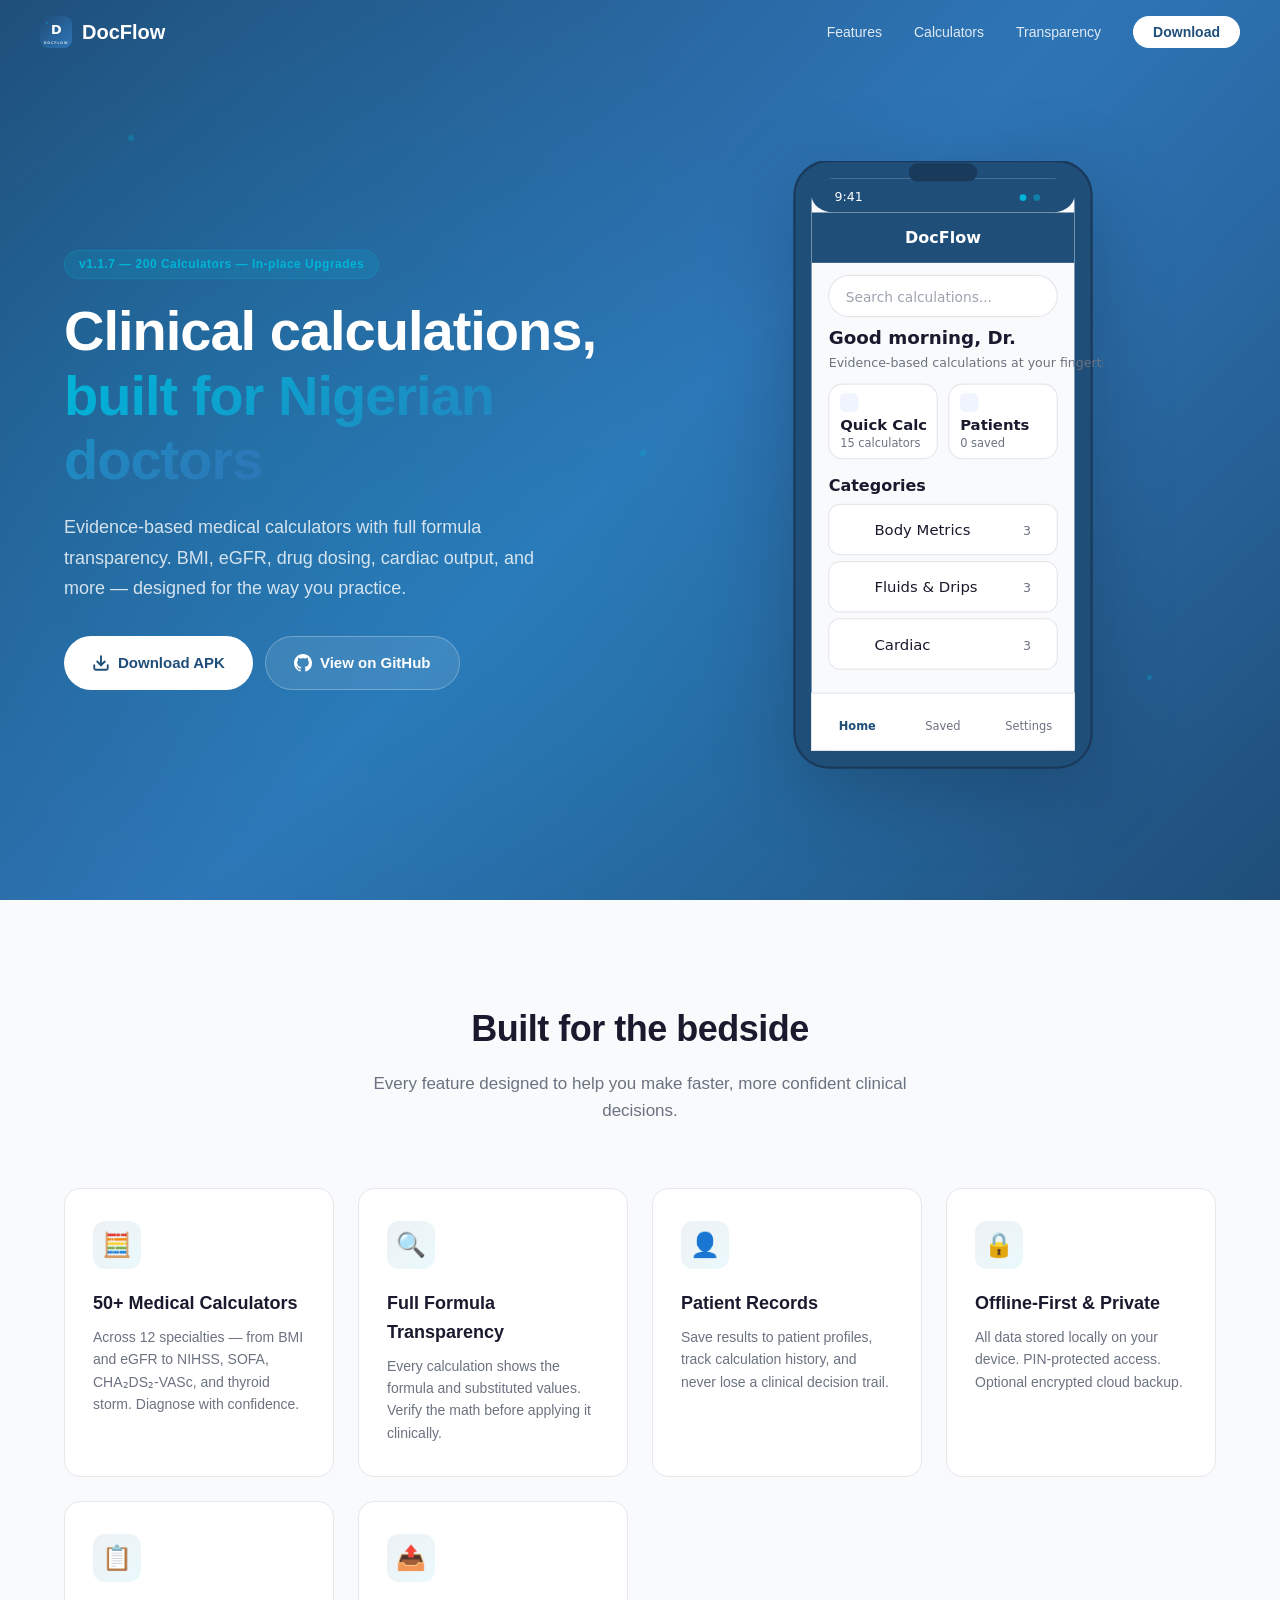
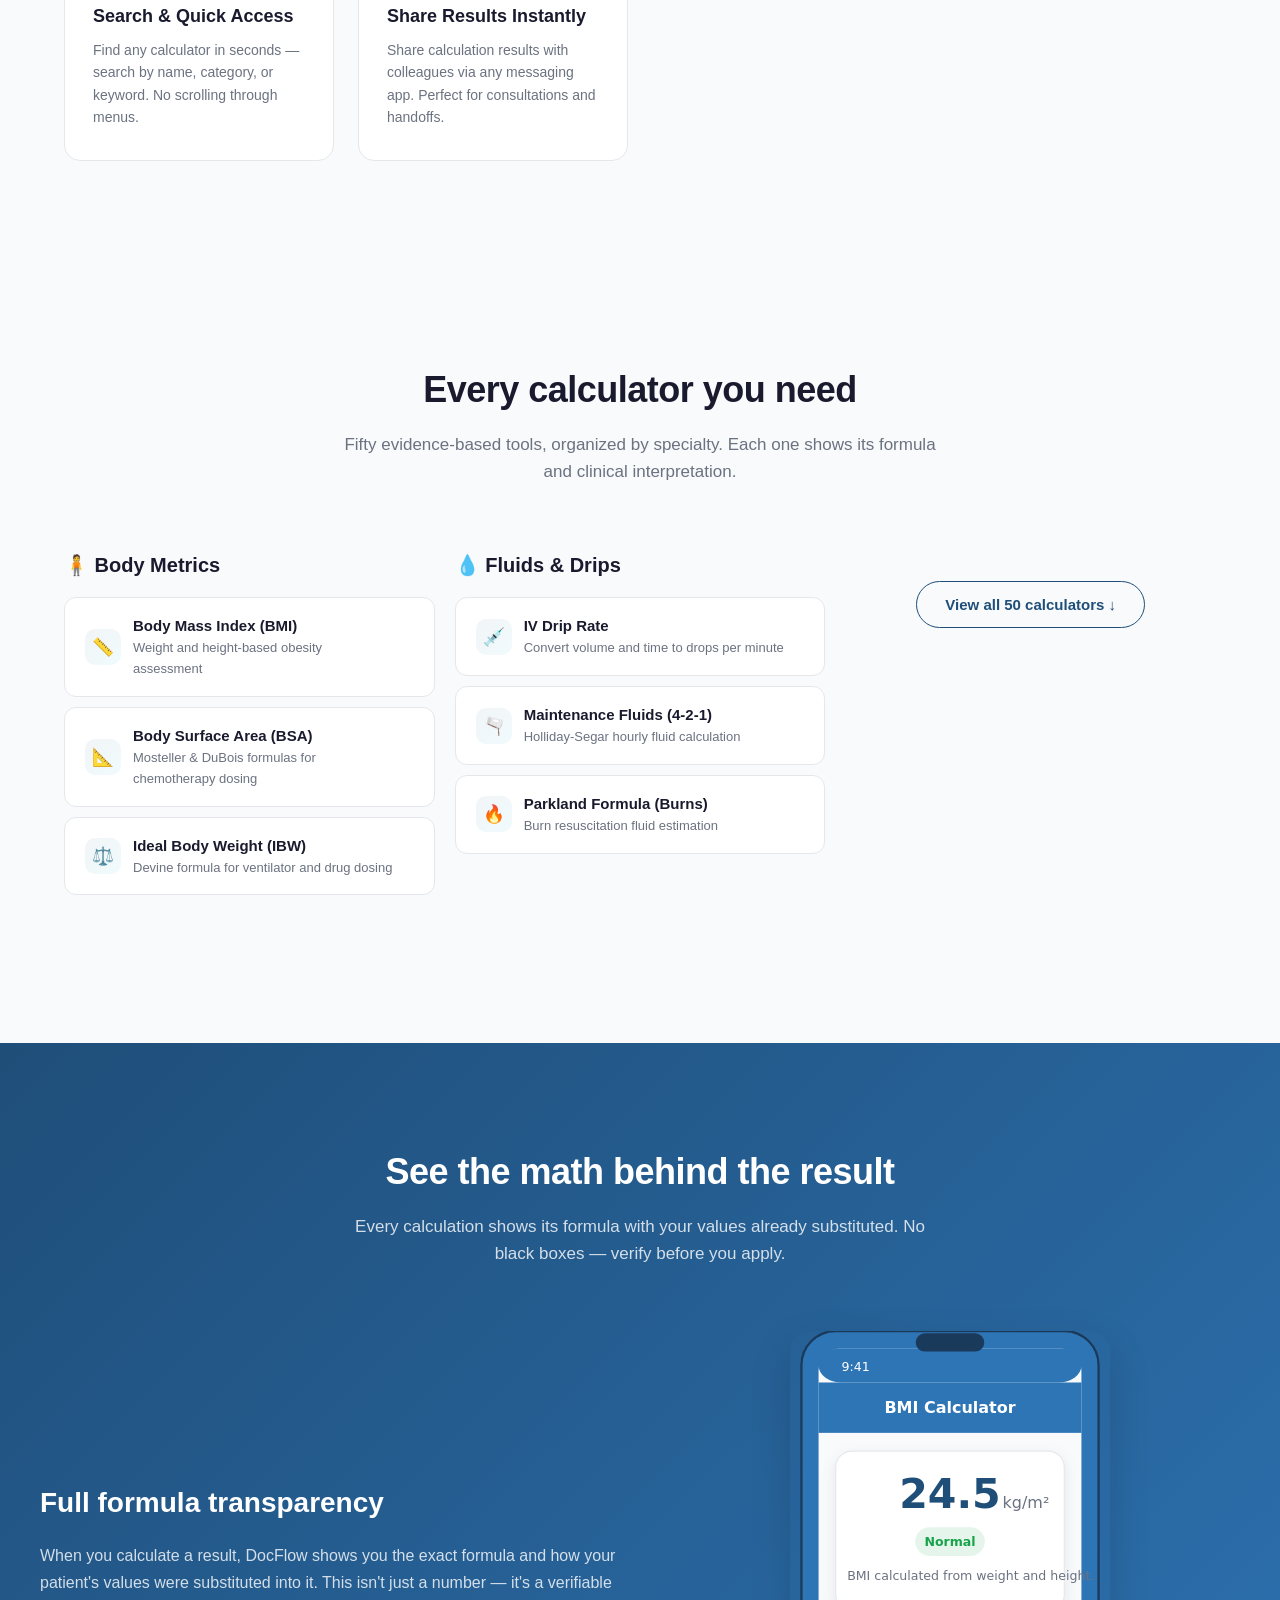
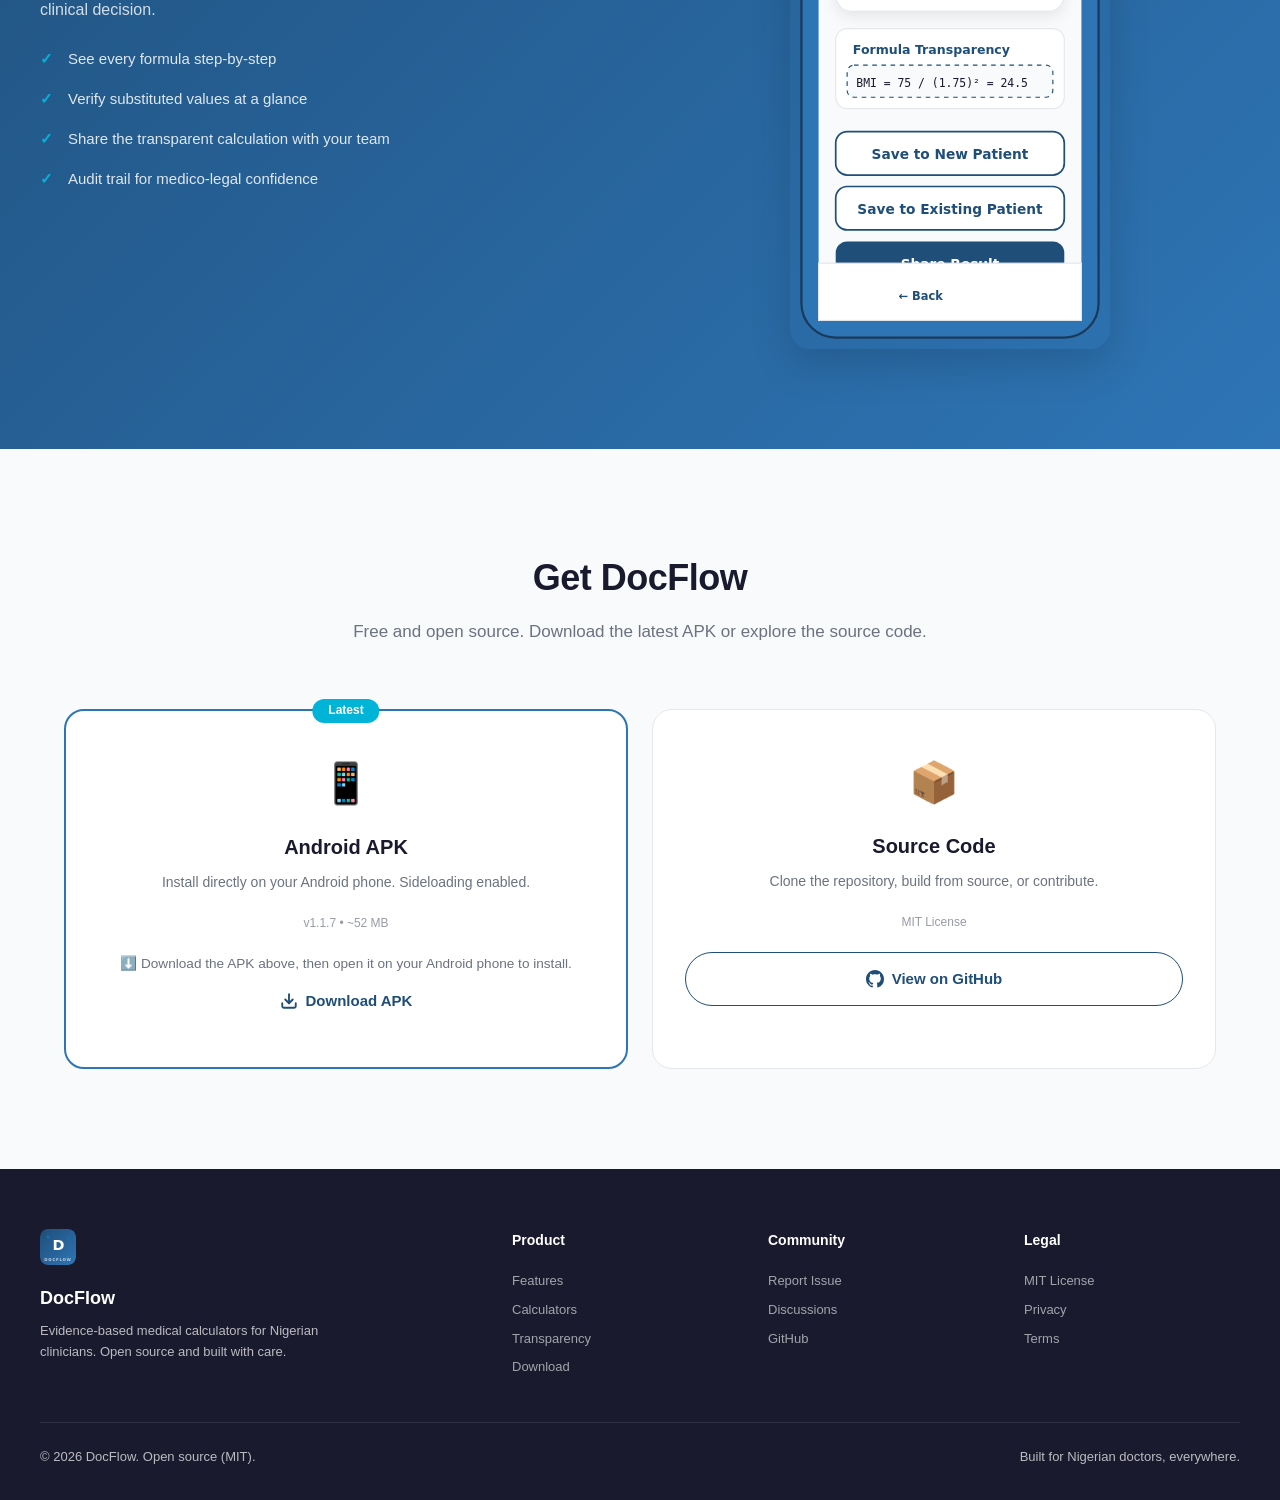
==== docs/index.html @ 963b116a "Bump v1.1.6 → v1.1.7" ====
<!DOCTYPE html>
<html lang="en">
<head>
  <meta charset="UTF-8">
  <meta name="viewport" content="width=device-width, initial-scale=1.0">
  <title>DocFlow — Clinical Calculator for Nigerian Doctors</title>
  <meta name="description" content="Evidence-based medical calculators for Nigerian clinicians. BMI, eGFR, drug dosing, and more — with full formula transparency.">
  <link rel="icon" href="assets/favicon.svg" type="image/svg+xml">
  <link rel="stylesheet" href="css/style.css">
</head>
<body>

  <!-- ====== NAVBAR ====== -->
  <nav class="nav" role="navigation" aria-label="Main navigation">
    <div class="nav-inner">
      <a href="#" class="nav-logo">
        <img src="assets/logo.svg" alt="DocFlow" width="32" height="32">
        DocFlow
      </a>
      <button class="mobile-toggle" aria-label="Toggle menu">
        <span></span><span></span><span></span>
      </button>
      <ul class="nav-links">
        <li><a href="#features">Features</a></li>
        <li><a href="#calculators">Calculators</a></li>
        <li><a href="#transparency">Transparency</a></li>
        <li><a href="#download" class="nav-cta">Download</a></li>
      </ul>
    </div>
  </nav>

  <!-- ====== HERO ====== -->
  <header class="hero" id="home">
    <div class="floating-elements">
      <span></span><span></span><span></span><span></span><span></span>
    </div>
    <div class="hero-grid">
      <div class="hero-content">
        <div class="hero-badge">v1.1.7 — 200 Calculators — In-place Upgrades</div>
        <h1>Clinical calculations,<br><span>built for Nigerian doctors</span></h1>
        <p>
          Evidence-based medical calculators with full formula transparency.
          BMI, eGFR, drug dosing, cardiac output, and more — designed for
          the way you practice.
        </p>
        <div class="hero-buttons">
          <a href="#download" class="btn btn-primary">
            <svg width="18" height="18" viewBox="0 0 24 24" fill="none" stroke="currentColor" stroke-width="2.5" stroke-linecap="round" stroke-linejoin="round"><path d="M21 15v4a2 2 0 0 1-2 2H5a2 2 0 0 1-2-2v-4"/><polyline points="7 10 12 15 17 10"/><line x1="12" y1="15" x2="12" y2="3"/></svg>
            Download APK
          </a>
          <a href="https://github.com/celpha2svx/DocFlow" target="_blank" rel="noopener" class="btn btn-secondary">
            <svg width="18" height="18" viewBox="0 0 24 24" fill="currentColor"><path d="M12 0C5.37 0 0 5.37 0 12c0 5.31 3.435 9.795 8.205 11.385.6.105.825-.255.825-.57 0-.285-.015-1.23-.015-2.235-3.015.555-3.795-.735-4.035-1.41-.135-.345-.72-1.41-1.23-1.695-.42-.225-1.02-.78-.015-.795.945-.015 1.62.87 1.845 1.23 1.08 1.815 2.805 1.305 3.495.99.105-.78.42-1.305.765-1.605-2.67-.3-5.46-1.335-5.46-5.925 0-1.305.465-2.385 1.23-3.225-.12-.3-.54-1.53.12-3.18 0 0 1.005-.315 3.3 1.23.96-.27 1.98-.405 3-.405s2.04.135 3 .405c2.295-1.56 3.3-1.23 3.3-1.23.66 1.65.24 2.88.12 3.18.765.84 1.23 1.905 1.23 3.225 0 4.605-2.805 5.625-5.475 5.925.435.375.81 1.095.81 2.22 0 1.605-.015 2.895-.015 3.3 0 .315.225.69.825.57A12.02 12.02 0 0 0 24 12c0-6.63-5.37-12-12-12z"/></svg>
            View on GitHub
          </a>
        </div>
      </div>
      <div class="hero-visual">
        <img src="assets/phone-mockup.svg" alt="DocFlow app home screen" width="320" height="auto">
      </div>
    </div>
  </header>

  <!-- ====== FEATURES ====== -->
  <section class="section" id="features">
    <div class="section-header">
      <h2>Built for the bedside</h2>
      <p>Every feature designed to help you make faster, more confident clinical decisions.</p>
    </div>
    <div class="features-grid">
      <div class="feature-card">
        <div class="feature-icon">🧮</div>
        <h3>50+ Medical Calculators</h3>
        <p>Across 12 specialties — from BMI and eGFR to NIHSS, SOFA, CHA₂DS₂-VASc, and thyroid storm. Diagnose with confidence.</p>
      </div>
      <div class="feature-card">
        <div class="feature-icon">🔍</div>
        <h3>Full Formula Transparency</h3>
        <p>Every calculation shows the formula and substituted values. Verify the math before applying it clinically.</p>
      </div>
      <div class="feature-card">
        <div class="feature-icon">👤</div>
        <h3>Patient Records</h3>
        <p>Save results to patient profiles, track calculation history, and never lose a clinical decision trail.</p>
      </div>
      <div class="feature-card">
        <div class="feature-icon">🔒</div>
        <h3>Offline-First &amp; Private</h3>
        <p>All data stored locally on your device. PIN-protected access. Optional encrypted cloud backup.</p>
      </div>
      <div class="feature-card">
        <div class="feature-icon">📋</div>
        <h3>Search &amp; Quick Access</h3>
        <p>Find any calculator in seconds — search by name, category, or keyword. No scrolling through menus.</p>
      </div>
      <div class="feature-card">
        <div class="feature-icon">📤</div>
        <h3>Share Results Instantly</h3>
        <p>Share calculation results with colleagues via any messaging app. Perfect for consultations and handoffs.</p>
      </div>
    </div>
  </section>

  <!-- ====== CALCULATORS ====== -->
  <section class="section" id="calculators">
    <div class="section-header">
      <h2>Every calculator you need</h2>
      <p>Fifty evidence-based tools, organized by specialty. Each one shows its formula and clinical interpretation.</p>
    </div>

    <div class="calculators-grid">
      <!-- Body Metrics -->
      <div class="calc-category">
        <h3>🧍 Body Metrics</h3>
        <div class="calc-card">
          <div class="calc-card-left">
            <div class="calc-icon">📏</div>
            <div><h4>Body Mass Index (BMI)</h4><p>Weight and height-based obesity assessment</p></div>
          </div>
          <span class="calc-arrow">→</span>
        </div>
        <div class="calc-card">
          <div class="calc-card-left">
            <div class="calc-icon">📐</div>
            <div><h4>Body Surface Area (BSA)</h4><p>Mosteller &amp; DuBois formulas for chemotherapy dosing</p></div>
          </div>
          <span class="calc-arrow">→</span>
        </div>
        <div class="calc-card">
          <div class="calc-card-left">
            <div class="calc-icon">⚖️</div>
            <div><h4>Ideal Body Weight (IBW)</h4><p>Devine formula for ventilator and drug dosing</p></div>
          </div>
          <span class="calc-arrow">→</span>
        </div>
      </div>

      <!-- Fluids & Drips -->
      <div class="calc-category">
        <h3>💧 Fluids &amp; Drips</h3>
        <div class="calc-card">
          <div class="calc-card-left">
            <div class="calc-icon">💉</div>
            <div><h4>IV Drip Rate</h4><p>Convert volume and time to drops per minute</p></div>
          </div>
          <span class="calc-arrow">→</span>
        </div>
        <div class="calc-card">
          <div class="calc-card-left">
            <div class="calc-icon">🫗</div>
            <div><h4>Maintenance Fluids (4-2-1)</h4><p>Holliday-Segar hourly fluid calculation</p></div>
          </div>
          <span class="calc-arrow">→</span>
        </div>
        <div class="calc-card">
          <div class="calc-card-left">
            <div class="calc-icon">🔥</div>
            <div><h4>Parkland Formula (Burns)</h4><p>Burn resuscitation fluid estimation</p></div>
          </div>
          <span class="calc-arrow">→</span>
        </div>
      </div>

      <div class="calculators-collapsed">
      <!-- Renal -->
      <div class="calc-category">
        <h3>🫘 Renal</h3>
        <div class="calc-card">
          <div class="calc-card-left">
            <div class="calc-icon">🩺</div>
            <div><h4>eGFR (Cockcroft-Gault)</h4><p>Renal function estimation for drug dosing</p></div>
          </div>
          <span class="calc-arrow">→</span>
        </div>
        <div class="calc-card">
          <div class="calc-card-left">
            <div class="calc-icon">🧪</div>
            <div><h4>Anion Gap</h4><p>Metabolic acidosis differential diagnosis</p></div>
          </div>
          <span class="calc-arrow">→</span>
        </div>
        <div class="calc-card">
          <div class="calc-card-left">
            <div class="calc-icon">🧬</div>
            <div><h4>FeNa</h4><p>Fractional excretion of sodium for AKI evaluation</p></div>
          </div>
          <span class="calc-arrow">→</span>
        </div>
      </div>

      <!-- Cardiac -->
      <div class="calc-category">
        <h3>❤️ Cardiac</h3>
        <div class="calc-card">
          <div class="calc-card-left">
            <div class="calc-icon">🫀</div>
            <div><h4>Mean Arterial Pressure (MAP)</h4><p>Perfusion pressure calculation for ICU</p></div>
          </div>
          <span class="calc-arrow">→</span>
        </div>
        <div class="calc-card">
          <div class="calc-card-left">
            <div class="calc-icon">📈</div>
            <div><h4>Corrected QT Interval (QTc)</h4><p>Bazett &amp; Fridericia corrections for ECG</p></div>
          </div>
          <span class="calc-arrow">→</span>
        </div>
        <div class="calc-card">
          <div class="calc-card-left">
            <div class="calc-icon">💓</div>
            <div><h4>Cardiac Output</h4><p>Heart rate × stroke volume with cardiac index</p></div>
          </div>
          <span class="calc-arrow">→</span>
        </div>
      </div>

      <!-- Paediatrics -->
      <div class="calc-category">
        <h3>👶 Paediatrics</h3>
        <div class="calc-card">
          <div class="calc-card-left">
            <div class="calc-icon">📊</div>
            <div><h4>Weight Estimation by Age</h4><p>APLS &amp; Nelson formulas for emergency dosing</p></div>
          </div>
          <span class="calc-arrow">→</span>
        </div>
        <div class="calc-card">
          <div class="calc-card-left">
            <div class="calc-icon">🧒</div>
            <div><h4>Paediatric eGFR (Schwartz)</h4><p>Bedside renal function in children</p></div>
          </div>
          <span class="calc-arrow">→</span>
        </div>
        <div class="calc-card">
          <div class="calc-card-left">
            <div class="calc-icon">💊</div>
            <div><h4>Paediatric Drug Dosing</h4><p>Weight-based dosing with common drug presets</p></div>
          </div>
          <span class="calc-arrow">→</span>
        </div>


      <!-- Neurology -->
      <div class="calc-category">
        <h3>🧠 Neurology</h3>
        <div class="calc-card">
          <div class="calc-card-left">
            <div class="calc-icon">🩺</div>
            <div><h4>Glasgow Coma Scale (GCS)</h4><p>Level of consciousness assessment</p></div>
          </div>
          <span class="calc-arrow">→</span>
        </div>
        <div class="calc-card">
          <div class="calc-card-left">
            <div class="calc-icon">🧠</div>
            <div><h4>NIH Stroke Scale (NIHSS)</h4><p>11-item stroke severity score</p></div>
          </div>
          <span class="calc-arrow">→</span>
        </div>
        <div class="calc-card">
          <div class="calc-card-left">
            <div class="calc-icon">⚠️</div>
            <div><h4>ABCD² (TIA Risk)</h4><p>2-day stroke risk after TIA</p></div>
          </div>
          <span class="calc-arrow">→</span>
        </div>
        <div class="calc-card">
          <div class="calc-card-left">
            <div class="calc-icon">🚑</div>
            <div><h4>Revised Trauma Score (RTS)</h4><p>Physiologic triage tool</p></div>
          </div>
          <span class="calc-arrow">→</span>
        </div>
        <div class="calc-card">
          <div class="calc-card-left">
            <div class="calc-icon">😴</div>
            <div><h4>Ramsay Sedation Scale</h4><p>ICU sedation assessment</p></div>
          </div>
          <span class="calc-arrow">→</span>
        </div>
      </div>

      <!-- Respiratory -->
      <div class="calc-category">
        <h3>🫁 Respiratory</h3>
        <div class="calc-card">
          <div class="calc-card-left">
            <div class="calc-icon">🤒</div>
            <div><h4>CURB-65 (Pneumonia Severity)</h4><p>Hospital admission guide</p></div>
          </div>
          <span class="calc-arrow">→</span>
        </div>
        <div class="calc-card">
          <div class="calc-card-left">
            <div class="calc-icon">🩸</div>
            <div><h4>Wells Score for PE</h4><p>Pre-test probability of PE</p></div>
          </div>
          <span class="calc-arrow">→</span>
        </div>
        <div class="calc-card">
          <div class="calc-card-left">
            <div class="calc-icon">✅</div>
            <div><h4>PERC Rule (PE Rule-Out)</h4><p>Safe PE exclusion in low risk</p></div>
          </div>
          <span class="calc-arrow">→</span>
        </div>
        <div class="calc-card">
          <div class="calc-card-left">
            <div class="calc-icon">🫧</div>
            <div><h4>A-a Gradient</h4><p>Hypoxaemia differential</p></div>
          </div>
          <span class="calc-arrow">→</span>
        </div>
        <div class="calc-card">
          <div class="calc-card-left">
            <div class="calc-icon">📉</div>
            <div><h4>PaO₂/FiO₂ Ratio (ARDS)</h4><p>Berlin Definition severity</p></div>
          </div>
          <span class="calc-arrow">→</span>
        </div>
      </div>

      <!-- Sepsis & ICU -->
      <div class="calc-category">
        <h3>🆘 Sepsis &amp; ICU</h3>
        <div class="calc-card">
          <div class="calc-card-left">
            <div class="calc-icon">🔥</div>
            <div><h4>qSOFA Score</h4><p>Quick bedside sepsis screen</p></div>
          </div>
          <span class="calc-arrow">→</span>
        </div>
        <div class="calc-card">
          <div class="calc-card-left">
            <div class="calc-icon">📊</div>
            <div><h4>SOFA Score</h4><p>Sequential organ failure assessment</p></div>
          </div>
          <span class="calc-arrow">→</span>
        </div>
        <div class="calc-card">
          <div class="calc-card-left">
            <div class="calc-icon">🌡️</div>
            <div><h4>SIRS Criteria</h4><p>Systemic inflammation criteria</p></div>
          </div>
          <span class="calc-arrow">→</span>
        </div>
        <div class="calc-card">
          <div class="calc-card-left">
            <div class="calc-icon">💓</div>
            <div><h4>Shock Index</h4><p>Haemodynamic marker</p></div>
          </div>
          <span class="calc-arrow">→</span>
        </div>
        <div class="calc-card">
          <div class="calc-card-left">
            <div class="calc-icon">🏥</div>
            <div><h4>APACHE II Score</h4><p>ICU mortality prediction</p></div>
          </div>
          <span class="calc-arrow">→</span>
        </div>
      </div>

      <!-- Obstetrics & Gynaecology -->
      <div class="calc-category">
        <h3>🤰 Obstetrics &amp; Gynaecology</h3>
        <div class="calc-card">
          <div class="calc-card-left">
            <div class="calc-icon">📅</div>
            <div><h4>Estimated Due Date (Naegele)</h4><p>EDD and gestational age</p></div>
          </div>
          <span class="calc-arrow">→</span>
        </div>
        <div class="calc-card">
          <div class="calc-card-left">
            <div class="calc-icon">🫄</div>
            <div><h4>Bishop Score</h4><p>Cervical ripening assessment</p></div>
          </div>
          <span class="calc-arrow">→</span>
        </div>
        <div class="calc-card">
          <div class="calc-card-left">
            <div class="calc-icon">🩺</div>
            <div><h4>Preeclampsia Risk Factors</h4><p>ACOG/NICE risk stratification</p></div>
          </div>
          <span class="calc-arrow">→</span>
        </div>
        <div class="calc-card">
          <div class="calc-card-left">
            <div class="calc-icon">👶</div>
            <div><h4>APGAR Score</h4><p>Neonatal assessment at birth</p></div>
          </div>
          <span class="calc-arrow">→</span>
        </div>
        <div class="calc-card">
          <div class="calc-card-left">
            <div class="calc-icon">🩸</div>
            <div><h4>PPH Blood Loss Estimator</h4><p>Postpartum haemorrhage guide</p></div>
          </div>
          <span class="calc-arrow">→</span>
        </div>
      </div>

      <!-- Gastroenterology -->
      <div class="calc-category">
        <h3>🫃 Gastroenterology</h3>
        <div class="calc-card">
          <div class="calc-card-left">
            <div class="calc-icon">🍷</div>
            <div><h4>Child-Pugh Score</h4><p>Cirrhosis severity grade</p></div>
          </div>
          <span class="calc-arrow">→</span>
        </div>
        <div class="calc-card">
          <div class="calc-card-left">
            <div class="calc-icon">🫀</div>
            <div><h4>MELD Score</h4><p>Liver transplant urgency</p></div>
          </div>
          <span class="calc-arrow">→</span>
        </div>
        <div class="calc-card">
          <div class="calc-card-left">
            <div class="calc-icon">⚡</div>
            <div><h4>Ranson's Criteria (Pancreatitis)</h4><p>Pancreatitis severity score</p></div>
          </div>
          <span class="calc-arrow">→</span>
        </div>
        <div class="calc-card">
          <div class="calc-card-left">
            <div class="calc-icon">🩸</div>
            <div><h4>Glasgow-Blatchford Score</h4><p>Upper GI bleed triage</p></div>
          </div>
          <span class="calc-arrow">→</span>
        </div>
        <div class="calc-card">
          <div class="calc-card-left">
            <div class="calc-icon">🔍</div>
            <div><h4>Rockall Score (GI Bleed)</h4><p>Re-bleeding risk after endoscopy</p></div>
          </div>
          <span class="calc-arrow">→</span>
        </div>
      </div>

      <!-- Haematology & Oncology -->
      <div class="calc-category">
        <h3>🩸 Haematology &amp; Oncology</h3>
        <div class="calc-card">
          <div class="calc-card-left">
            <div class="calc-icon">💉</div>
            <div><h4>Absolute Neutrophil Count (ANC)</h4><p>Chemotherapy eligibility &amp; infection risk</p></div>
          </div>
          <span class="calc-arrow">→</span>
        </div>
        <div class="calc-card">
          <div class="calc-card-left">
            <div class="calc-icon">🫀</div>
            <div><h4>CHA₂DS₂-VASc Score</h4><p>Atrial fibrillation stroke risk</p></div>
          </div>
          <span class="calc-arrow">→</span>
        </div>
        <div class="calc-card">
          <div class="calc-card-left">
            <div class="calc-icon">⚠️</div>
            <div><h4>HAS-BLED Score</h4><p>Bleeding risk on anticoagulation</p></div>
          </div>
          <span class="calc-arrow">→</span>
        </div>
        <div class="calc-card">
          <div class="calc-card-left">
            <div class="calc-icon">🦴</div>
            <div><h4>Corrected Calcium</h4><p>Adjust for hypoalbuminaemia</p></div>
          </div>
          <span class="calc-arrow">→</span>
        </div>
        <div class="calc-card">
          <div class="calc-card-left">
            <div class="calc-icon">📦</div>
            <div><h4>Transfusion Volume</h4><p>pRBC volume needed to target Hb</p></div>
          </div>
          <span class="calc-arrow">→</span>
        </div>
      </div>

      <!-- Endocrinology & Metabolic -->
      <div class="calc-category">
        <h3>🦋 Endocrinology &amp; Metabolic</h3>
        <div class="calc-card">
          <div class="calc-card-left">
            <div class="calc-icon">🩸</div>
            <div><h4>HbA1c ↔ eAG Converter</h4><p>Bidirectional glucose conversion</p></div>
          </div>
          <span class="calc-arrow">→</span>
        </div>
        <div class="calc-card">
          <div class="calc-card-left">
            <div class="calc-icon">🧪</div>
            <div><h4>Serum Osmolality</h4><p>Osmolality &amp; osmolar gap</p></div>
          </div>
          <span class="calc-arrow">→</span>
        </div>
        <div class="calc-card">
          <div class="calc-card-left">
            <div class="calc-icon">🧂</div>
            <div><h4>Corrected Sodium (DKA/HHS)</h4><p>Na correction for hyperglycaemia</p></div>
          </div>
          <span class="calc-arrow">→</span>
        </div>
        <div class="calc-card">
          <div class="calc-card-left">
            <div class="calc-icon">🧴</div>
            <div><h4>Bicarbonate Deficit</h4><p>Metabolic acidosis replacement</p></div>
          </div>
          <span class="calc-arrow">→</span>
        </div>
        <div class="calc-card">
          <div class="calc-card-left">
            <div class="calc-icon">⚡</div>
            <div><h4>Burch-Wartofsky (Thyroid Storm)</h4><p>Thyrotoxicosis severity score</p></div>
          </div>
          <span class="calc-arrow">→</span>
        </div>
      </div>
    </div>
    </div>
    <div style="text-align:center;margin-top:32px;">
      <button id="toggleCalculators" class="btn btn-outline" style="cursor:pointer;">
        View all 50 calculators ↓
      </button>
    </div>
  </section>

  <!-- ====== TRANSPARENCY ====== -->
  <section class="section-dark" id="transparency">
    <div class="section-header">
      <h2>See the math behind the result</h2>
      <p>Every calculation shows its formula with your values already substituted. No black boxes — verify before you apply.</p>
    </div>
    <div class="transparency-content" style="max-width:1200px;margin:0 auto;">
      <div class="transparency-text">
        <h3>Full formula transparency</h3>
        <p>When you calculate a result, DocFlow shows you the exact formula and how your patient's values were substituted into it. This isn't just a number — it's a verifiable clinical decision.</p>
        <ul>
          <li>See every formula step-by-step</li>
          <li>Verify substituted values at a glance</li>
          <li>Share the transparent calculation with your team</li>
          <li>Audit trail for medico-legal confidence</li>
        </ul>
      </div>
      <div class="transparency-visual">
        <img src="assets/result-screen.svg" alt="DocFlow result screen with formula transparency" loading="lazy">
      </div>
    </div>
  </section>

  <!-- ====== DOWNLOAD ====== -->
  <section class="section" id="download">
    <div class="section-header">
      <h2>Get DocFlow</h2>
      <p>Free and open source. Download the latest APK or explore the source code.</p>
    </div>
    <div class="download-cards">
      <div class="download-card featured">
        <div class="download-icon">📱</div>
        <h3>Android APK</h3>
        <p>Install directly on your Android phone. Sideloading enabled.</p>
        <div class="version">v1.1.7 • ~52 MB</div>
        <div class="download-instruction" style="margin-top:8px;font-size:0.85em;color:#6B7280;">
          ⬇️ Download the APK above, then open it on your Android phone to install.
        </div>
        <a href="https://github.com/celpha2svx/DocFlow/releases/latest/download/app-release.apk" target="_blank" rel="noopener" class="btn btn-primary">
          <svg width="18" height="18" viewBox="0 0 24 24" fill="none" stroke="currentColor" stroke-width="2.5" stroke-linecap="round" stroke-linejoin="round"><path d="M21 15v4a2 2 0 0 1-2 2H5a2 2 0 0 1-2-2v-4"/><polyline points="7 10 12 15 17 10"/><line x1="12" y1="15" x2="12" y2="3"/></svg>
          Download APK
        </a>
      </div>
      <div class="download-card">
        <div class="download-icon">📦</div>
        <h3>Source Code</h3>
        <p>Clone the repository, build from source, or contribute.</p>
        <div class="version">MIT License</div>
        <a href="https://github.com/celpha2svx/DocFlow" target="_blank" rel="noopener" class="btn btn-outline">
          <svg width="18" height="18" viewBox="0 0 24 24" fill="currentColor"><path d="M12 0C5.37 0 0 5.37 0 12c0 5.31 3.435 9.795 8.205 11.385.6.105.825-.255.825-.57 0-.285-.015-1.23-.015-2.235-3.015.555-3.795-.735-4.035-1.41-.135-.345-.72-1.41-1.23-1.695-.42-.225-1.02-.78-.015-.795.945-.015 1.62.87 1.845 1.23 1.08 1.815 2.805 1.305 3.495.99.105-.78.42-1.305.765-1.605-2.67-.3-5.46-1.335-5.46-5.925 0-1.305.465-2.385 1.23-3.225-.12-.3-.54-1.53.12-3.18 0 0 1.005-.315 3.3 1.23.96-.27 1.98-.405 3-.405s2.04.135 3 .405c2.295-1.56 3.3-1.23 3.3-1.23.66 1.65.24 2.88.12 3.18.765.84 1.23 1.905 1.23 3.225 0 4.605-2.805 5.625-5.475 5.925.435.375.81 1.095.81 2.22 0 1.605-.015 2.895-.015 3.3 0 .315.225.69.825.57A12.02 12.02 0 0 0 24 12c0-6.63-5.37-12-12-12z"/></svg>
          View on GitHub
        </a>
      </div>
    </div>
  </section>

  <!-- ====== FOOTER ====== -->
  <footer class="footer">
    <div class="footer-inner">
      <div class="footer-brand">
        <img src="assets/logo.svg" alt="DocFlow" width="36" height="36">
        <h4>DocFlow</h4>
        <p>Evidence-based medical calculators for Nigerian clinicians. Open source and built with care.</p>
      </div>
      <div class="footer-col">
        <h5>Product</h5>
        <a href="#features">Features</a>
        <a href="#calculators">Calculators</a>
        <a href="#transparency">Transparency</a>
        <a href="#download">Download</a>
      </div>
      <div class="footer-col">
        <h5>Community</h5>
        <a href="https://github.com/celpha2svx/DocFlow/issues" target="_blank" rel="noopener">Report Issue</a>
        <a href="https://github.com/celpha2svx/DocFlow/discussions" target="_blank" rel="noopener">Discussions</a>
        <a href="https://github.com/celpha2svx/DocFlow" target="_blank" rel="noopener">GitHub</a>
      </div>
      <div class="footer-col">
        <h5>Legal</h5>
        <a href="https://github.com/celpha2svx/DocFlow/blob/main/LICENSE" target="_blank" rel="noopener">MIT License</a>
        <a href="#">Privacy</a>
        <a href="#">Terms</a>
      </div>
    </div>
    <div class="footer-bottom">
      <span>&copy; 2026 DocFlow. Open source (MIT).</span>
      <span>Built for Nigerian doctors, everywhere.</span>
    </div>
  </footer>

  <script src="js/main.js"></script>
</body>
</html>
---- docs/css/style.css ----
/* ============================================
   DocFlow — Clinical Calculator App
   Brand: #1F4E79 | #2E75B6 | #00B4D8
   ============================================ */

:root {
  --primary: #1F4E79;
  --primary-dark: #153A5C;
  --secondary: #2E75B6;
  --accent: #00B4D8;
  --bg: #F8FAFC;
  --surface: #FFFFFF;
  --text: #1A1A2E;
  --subtext: #6B7280;
  --border: #E5E7EB;
  --success: #16A34A;
  --radius: 12px;
  --transition: 0.3s cubic-bezier(0.4, 0, 0.2, 1);
}

* {
  margin: 0;
  padding: 0;
  box-sizing: border-box;
}

html {
  scroll-behavior: smooth;
  font-size: 16px;
}

body {
  font-family: -apple-system, BlinkMacSystemFont, 'Segoe UI', Roboto, 'Helvetica Neue', Arial, sans-serif;
  color: var(--text);
  background: var(--bg);
  line-height: 1.6;
  overflow-x: hidden;
}

/* ============ NAVBAR ============ */

.nav {
  position: fixed;
  top: 0;
  left: 0;
  right: 0;
  z-index: 1000;
  padding: 0 24px;
  transition: var(--transition);
  background: transparent;
}

.nav.scrolled {
  background: rgba(255,255,255,0.92);
  backdrop-filter: blur(16px);
  box-shadow: 0 1px 3px rgba(0,0,0,0.06);
}

.nav-inner {
  max-width: 1200px;
  margin: 0 auto;
  display: flex;
  align-items: center;
  justify-content: space-between;
  height: 64px;
}

.nav-logo {
  display: flex;
  align-items: center;
  gap: 10px;
  text-decoration: none;
  font-weight: 700;
  font-size: 1.25rem;
  color: white;
  transition: var(--transition);
}

.nav.scrolled .nav-logo {
  color: var(--primary);
}

.nav-logo img {
  width: 32px;
  height: 32px;
  border-radius: 8px;
}

.nav-links {
  display: flex;
  align-items: center;
  gap: 32px;
  list-style: none;
}

.nav-links a {
  text-decoration: none;
  font-size: 0.875rem;
  font-weight: 500;
  color: rgba(255,255,255,0.85);
  transition: var(--transition);
}

.nav.scrolled .nav-links a {
  color: var(--subtext);
}

.nav-links a:hover {
  color: white;
}

.nav.scrolled .nav-links a:hover {
  color: var(--primary);
}

.nav-cta {
  background: white !important;
  color: var(--primary) !important;
  padding: 8px 20px;
  border-radius: 100px;
  font-weight: 600 !important;
}

.nav.scrolled .nav-cta {
  background: var(--primary) !important;
  color: white !important;
}

.nav-cta:hover {
  transform: translateY(-1px);
  box-shadow: 0 4px 12px rgba(31,78,121,0.2);
}

.mobile-toggle {
  display: none;
  background: none;
  border: none;
  cursor: pointer;
  padding: 8px;
  color: white;
}

.nav.scrolled .mobile-toggle {
  color: var(--primary);
}

.mobile-toggle span {
  display: block;
  width: 24px;
  height: 2px;
  background: currentColor;
  margin: 5px 0;
  border-radius: 2px;
  transition: var(--transition);
}

/* ============ HERO ============ */

.hero {
  position: relative;
  min-height: 100vh;
  display: flex;
  align-items: center;
  background: linear-gradient(135deg, #1F4E79 0%, #2E75B6 50%, #1F4E79 100%);
  overflow: hidden;
}

.hero::before {
  content: '';
  position: absolute;
  inset: 0;
  background:
    radial-gradient(circle at 20% 50%, rgba(0,180,216,0.12) 0%, transparent 50%),
    radial-gradient(circle at 80% 20%, rgba(46,117,182,0.2) 0%, transparent 50%),
    radial-gradient(circle at 50% 80%, rgba(0,180,216,0.08) 0%, transparent 50%);
}

.hero-grid {
  display: grid;
  grid-template-columns: 1fr 1fr;
  gap: 60px;
  max-width: 1200px;
  margin: 0 auto;
  padding: 120px 24px 80px;
  align-items: center;
  position: relative;
  z-index: 1;
}

.hero-content {
  animation: fadeUp 0.8s ease-out;
}

@keyframes fadeUp {
  from { opacity: 0; transform: translateY(30px); }
  to { opacity: 1; transform: translateY(0); }
}

.hero-badge {
  display: inline-block;
  background: rgba(0,180,216,0.15);
  color: #00B4D8;
  font-size: 0.75rem;
  font-weight: 600;
  padding: 4px 14px;
  border-radius: 100px;
  margin-bottom: 20px;
  letter-spacing: 0.5px;
  border: 1px solid rgba(0,180,216,0.2);
}

.hero h1 {
  font-size: 3.5rem;
  font-weight: 800;
  line-height: 1.15;
  color: white;
  margin-bottom: 20px;
  letter-spacing: -1px;
}

.hero h1 span {
  background: linear-gradient(135deg, #00B4D8, #2E75B6);
  -webkit-background-clip: text;
  -webkit-text-fill-color: transparent;
  background-clip: text;
}

.hero p {
  font-size: 1.125rem;
  color: rgba(255,255,255,0.8);
  max-width: 480px;
  margin-bottom: 32px;
  line-height: 1.7;
}

.hero-buttons {
  display: flex;
  gap: 12px;
  flex-wrap: wrap;
}

.btn {
  display: inline-flex;
  align-items: center;
  gap: 8px;
  padding: 14px 28px;
  border-radius: 100px;
  font-size: 0.9375rem;
  font-weight: 600;
  text-decoration: none;
  transition: var(--transition);
  cursor: pointer;
  border: none;
}

.btn-primary {
  background: white;
  color: var(--primary);
}

.btn-primary:hover {
  transform: translateY(-2px);
  box-shadow: 0 8px 24px rgba(0,0,0,0.15);
}

.btn-secondary {
  background: rgba(255,255,255,0.1);
  color: white;
  border: 1.5px solid rgba(255,255,255,0.25);
}

.btn-secondary:hover {
  background: rgba(255,255,255,0.2);
  transform: translateY(-2px);
}

.btn-outline {
  background: transparent;
  color: var(--primary);
  border: 1.5px solid var(--primary);
}

.btn-outline:hover {
  background: var(--primary);
  color: white;
  transform: translateY(-2px);
}

.hero-visual {
  display: flex;
  justify-content: center;
  animation: fadeUp 0.8s ease-out 0.2s backwards;
}

.hero-visual img {
  width: 100%;
  max-width: 320px;
  height: auto;
  filter: drop-shadow(0 20px 40px rgba(0,0,0,0.2));
  transition: var(--transition);
}

.hero-visual img:hover {
  transform: translateY(-8px) scale(1.02);
}

/* floating elements */
.floating-elements {
  position: absolute;
  inset: 0;
  pointer-events: none;
  overflow: hidden;
}

.floating-elements span {
  position: absolute;
  width: 6px;
  height: 6px;
  background: rgba(0,180,216,0.3);
  border-radius: 50%;
  animation: float 6s infinite;
}

.floating-elements span:nth-child(1) { top: 15%; left: 10%; animation-delay: 0s; }
.floating-elements span:nth-child(2) { top: 65%; left: 5%; animation-delay: 1s; width: 4px; height: 4px; }
.floating-elements span:nth-child(3) { top: 30%; right: 15%; animation-delay: 2s; }
.floating-elements span:nth-child(4) { top: 75%; right: 10%; animation-delay: 3s; width: 5px; height: 5px; }
.floating-elements span:nth-child(5) { top: 50%; left: 50%; animation-delay: 1.5s; }

@keyframes float {
  0%, 100% { transform: translateY(0) scale(1); opacity: 0.3; }
  50% { transform: translateY(-20px) scale(1.5); opacity: 0.6; }
}

/* ============ SECTIONS ============ */

.section {
  padding: 100px 24px;
  max-width: 1200px;
  margin: 0 auto;
}

.section-header {
  text-align: center;
  margin-bottom: 64px;
}

.section-header h2 {
  font-size: 2.25rem;
  font-weight: 700;
  color: var(--text);
  margin-bottom: 12px;
  letter-spacing: -0.5px;
}

.section-header p {
  font-size: 1.0625rem;
  color: var(--subtext);
  max-width: 600px;
  margin: 0 auto;
}

.section-dark {
  background: linear-gradient(135deg, #1F4E79, #2E75B6);
  padding: 100px 24px;
}

.section-dark .section-header h2 {
  color: white;
}

.section-dark .section-header p {
  color: rgba(255,255,255,0.8);
}

/* ============ FEATURES ============ */

.features-grid {
  display: grid;
  grid-template-columns: repeat(auto-fit, minmax(240px, 1fr));
  gap: 24px;
}

.feature-card {
  background: var(--surface);
  border: 1px solid var(--border);
  border-radius: 16px;
  padding: 32px 28px;
  transition: var(--transition);
  position: relative;
  overflow: hidden;
}

.feature-card::before {
  content: '';
  position: absolute;
  top: 0;
  left: 0;
  right: 0;
  height: 3px;
  background: linear-gradient(90deg, var(--primary), var(--accent));
  transform: scaleX(0);
  transform-origin: left;
  transition: var(--transition);
}

.feature-card:hover {
  transform: translateY(-4px);
  box-shadow: 0 12px 32px rgba(31,78,121,0.08);
  border-color: var(--secondary);
}

.feature-card:hover::before {
  transform: scaleX(1);
}

.feature-icon {
  width: 48px;
  height: 48px;
  border-radius: 12px;
  display: flex;
  align-items: center;
  justify-content: center;
  font-size: 1.5rem;
  margin-bottom: 20px;
  background: linear-gradient(135deg, rgba(31,78,121,0.08), rgba(0,180,216,0.08));
}

.feature-card h3 {
  font-size: 1.125rem;
  font-weight: 600;
  margin-bottom: 8px;
  color: var(--text);
}

.feature-card p {
  font-size: 0.875rem;
  color: var(--subtext);
  line-height: 1.6;
}

/* ============ CALCULATORS ============ */

.calculators-grid {
  display: grid;
  grid-template-columns: repeat(auto-fit, minmax(300px, 1fr));
  gap: 20px;
}

.calc-category {
  margin-bottom: 48px;
}

.calc-category:last-child {
  margin-bottom: 0;
}

.calc-category h3 {
  font-size: 1.25rem;
  font-weight: 600;
  color: var(--text);
  margin-bottom: 16px;
  display: flex;
  align-items: center;
  gap: 8px;
}

.calc-card {
  background: var(--surface);
  border: 1px solid var(--border);
  border-radius: var(--radius);
  padding: 16px 20px;
  display: flex;
  align-items: center;
  justify-content: space-between;
  margin-bottom: 10px;
  transition: var(--transition);
}

.calc-card:last-child {
  margin-bottom: 0;
}

.calc-card:hover {
  transform: translateX(4px);
  border-color: var(--secondary);
  box-shadow: 0 4px 12px rgba(31,78,121,0.06);
}

.calc-card-left {
  display: flex;
  align-items: center;
  gap: 12px;
}

.calc-icon {
  width: 36px;
  height: 36px;
  border-radius: 10px;
  display: flex;
  align-items: center;
  justify-content: center;
  font-size: 1.1rem;
  background: linear-gradient(135deg, rgba(31,78,121,0.06), rgba(0,180,216,0.06));
  flex-shrink: 0;
}

.calc-card h4 {
  font-size: 0.9375rem;
  font-weight: 600;
  color: var(--text);
}

.calc-card p {
  font-size: 0.8125rem;
  color: var(--subtext);
}

.calc-arrow {
  color: var(--subtext);
  font-size: 1.25rem;
  opacity: 0;
  transition: var(--transition);
}

.calc-card:hover .calc-arrow {
  opacity: 1;
  transform: translateX(4px);
}

.calc-count {
  font-size: 0.8125rem;
  color: var(--subtext);
  background: var(--bg);
  padding: 2px 10px;
  border-radius: 100px;
}

.calculators-collapsed {
  display: none;
}
.calculators-collapsed.visible {
  display: contents;
}

/* ============ TRANSPARENCY ============ */

.transparency-content {
  display: grid;
  grid-template-columns: 1fr 1fr;
  gap: 40px;
  align-items: center;
}

.transparency-text h3 {
  font-size: 1.75rem;
  font-weight: 700;
  color: white;
  margin-bottom: 16px;
}

.transparency-text p {
  color: rgba(255,255,255,0.8);
  margin-bottom: 16px;
  font-size: 1rem;
  line-height: 1.7;
}

.transparency-text ul {
  list-style: none;
}

.transparency-text ul li {
  color: rgba(255,255,255,0.85);
  padding: 8px 0;
  padding-left: 28px;
  position: relative;
  font-size: 0.9375rem;
}

.transparency-text ul li::before {
  content: '✓';
  position: absolute;
  left: 0;
  color: #00B4D8;
  font-weight: 700;
}

.transparency-visual img {
  width: 100%;
  max-width: 320px;
  display: block;
  margin: 0 auto;
  border-radius: 20px;
  box-shadow: 0 16px 40px rgba(0,0,0,0.15);
}

/* ============ DOWNLOAD ============ */

.download {
  text-align: center;
}

.download-cards {
  display: grid;
  grid-template-columns: repeat(auto-fit, minmax(280px, 1fr));
  gap: 24px;
  margin-top: 48px;
}

.download-card {
  background: var(--surface);
  border: 1px solid var(--border);
  border-radius: 20px;
  padding: 40px 32px;
  transition: var(--transition);
  text-align: center;
}

.download-card.featured {
  border-color: var(--secondary);
  border-width: 2px;
  position: relative;
}

.download-card.featured::after {
  content: 'Latest';
  position: absolute;
  top: -12px;
  left: 50%;
  transform: translateX(-50%);
  background: var(--accent);
  color: white;
  font-size: 0.75rem;
  font-weight: 600;
  padding: 2px 16px;
  border-radius: 100px;
}

.download-card:hover {
  transform: translateY(-4px);
  box-shadow: 0 12px 32px rgba(31,78,121,0.1);
}

.download-icon {
  font-size: 2.5rem;
  margin-bottom: 16px;
}

.download-card h3 {
  font-size: 1.25rem;
  font-weight: 600;
  margin-bottom: 8px;
}

.download-card p {
  font-size: 0.875rem;
  color: var(--subtext);
  margin-bottom: 20px;
}

.download-card .version {
  font-size: 0.75rem;
  color: var(--subtext);
  margin-bottom: 20px;
  opacity: 0.7;
}

.download-card .btn {
  width: 100%;
  justify-content: center;
}

/* ============ FOOTER ============ */

.footer {
  background: var(--text);
  padding: 60px 24px 32px;
  color: rgba(255,255,255,0.7);
}

.footer-inner {
  max-width: 1200px;
  margin: 0 auto;
  display: grid;
  grid-template-columns: 2fr 1fr 1fr 1fr;
  gap: 40px;
}

.footer-brand img {
  width: 36px;
  height: 36px;
  border-radius: 8px;
  margin-bottom: 12px;
}

.footer-brand h4 {
  color: white;
  font-size: 1.125rem;
  margin-bottom: 8px;
}

.footer-brand p {
  font-size: 0.8125rem;
  max-width: 280px;
  line-height: 1.6;
}

.footer-col h5 {
  color: white;
  font-size: 0.875rem;
  font-weight: 600;
  margin-bottom: 16px;
}

.footer-col a {
  display: block;
  color: rgba(255,255,255,0.6);
  text-decoration: none;
  font-size: 0.8125rem;
  padding: 4px 0;
  transition: var(--transition);
}

.footer-col a:hover {
  color: white;
}

.footer-bottom {
  max-width: 1200px;
  margin: 40px auto 0;
  padding-top: 24px;
  border-top: 1px solid rgba(255,255,255,0.1);
  display: flex;
  justify-content: space-between;
  align-items: center;
  font-size: 0.8125rem;
}

/* ============ RESPONSIVE ============ */

@media (max-width: 900px) {
  .hero-grid {
    grid-template-columns: 1fr;
    text-align: center;
    gap: 40px;
  }

  .hero h1 {
    font-size: 2.5rem;
  }

  .hero p {
    max-width: 100%;
    margin-left: auto;
    margin-right: auto;
  }

  .hero-buttons {
    justify-content: center;
  }

  .hero-visual img {
    max-width: 240px;
  }

  .transparency-content {
    grid-template-columns: 1fr;
    text-align: center;
  }

  .transparency-text ul li {
    text-align: left;
  }

  .transparency-visual {
    order: -1;
  }

  .transparency-visual img {
    max-width: 240px;
  }

  .footer-inner {
    grid-template-columns: 1fr 1fr;
  }
}

@media (max-width: 640px) {
  .nav-links {
    display: none;
    position: absolute;
    top: 64px;
    left: 0;
    right: 0;
    background: rgba(255,255,255,0.98);
    backdrop-filter: blur(16px);
    flex-direction: column;
    padding: 16px 24px;
    box-shadow: 0 8px 24px rgba(0,0,0,0.08);
    gap: 16px;
  }

  .nav-links.open {
    display: flex;
  }

  .nav-links a {
    color: var(--text) !important;
  }

  .nav-cta {
    background: var(--primary) !important;
    color: white !important;
    text-align: center;
  }

  .mobile-toggle {
    display: block;
  }

  .section {
    padding: 60px 20px;
  }

  .section-header h2 {
    font-size: 1.75rem;
  }

  .hero h1 {
    font-size: 2rem;
  }

  .hero-buttons {
    flex-direction: column;
    align-items: stretch;
  }

  .btn {
    justify-content: center;
  }

  .calculators-grid {
    grid-template-columns: 1fr;
  }

  .footer-inner {
    grid-template-columns: 1fr;
    gap: 24px;
  }

  .footer-bottom {
    flex-direction: column;
    gap: 8px;
    text-align: center;
  }
}
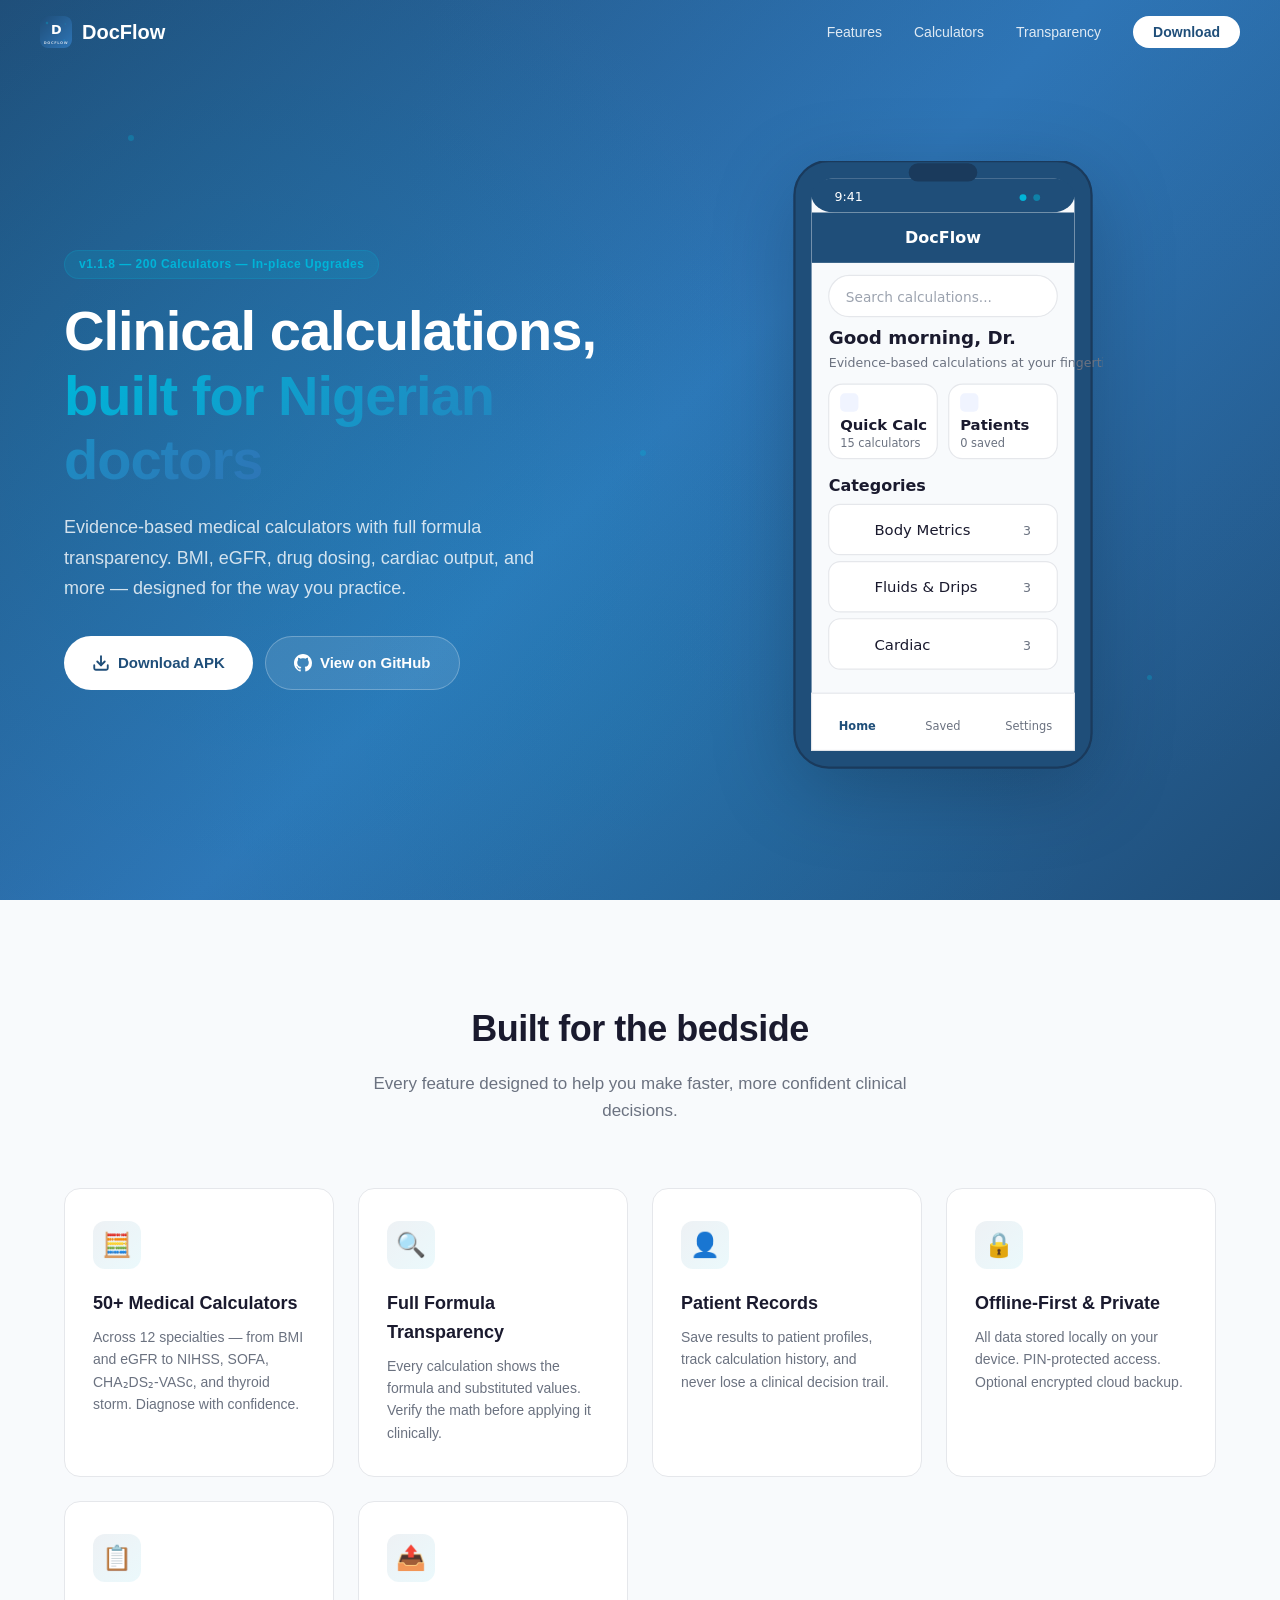
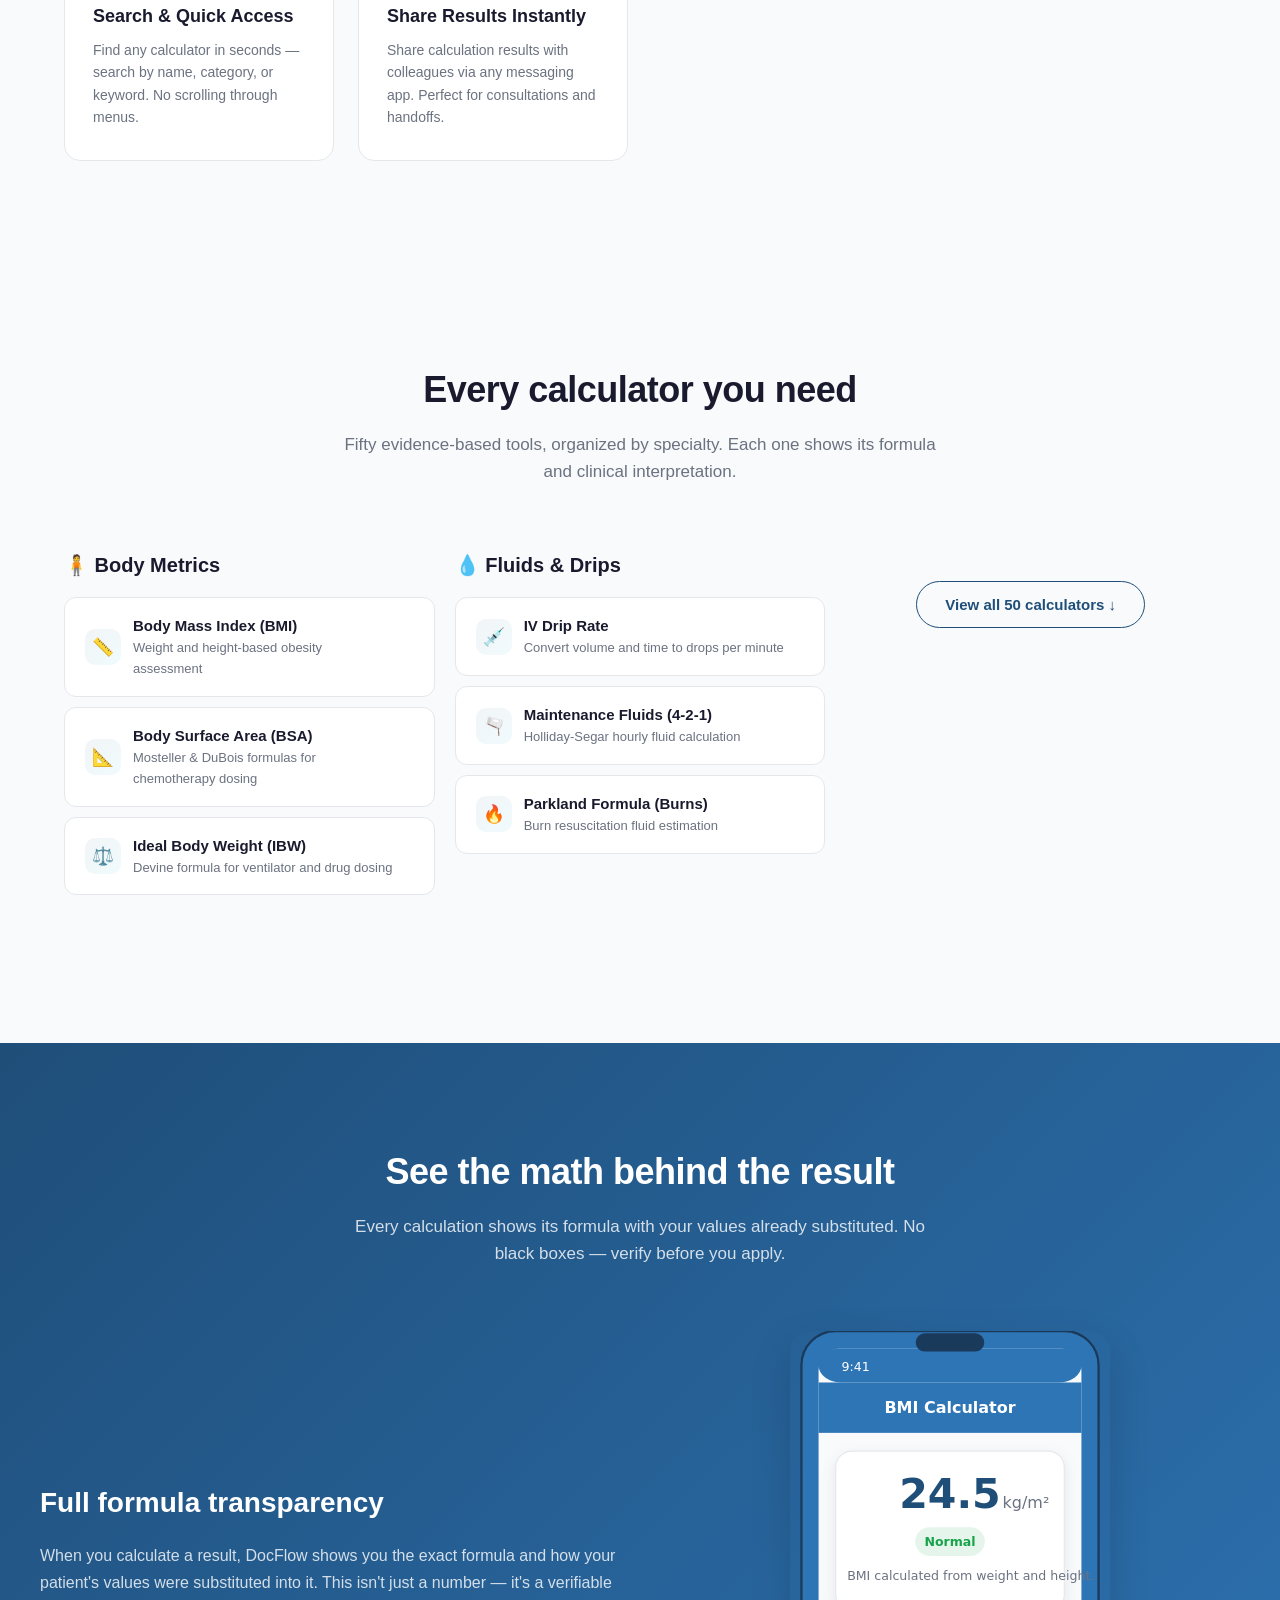
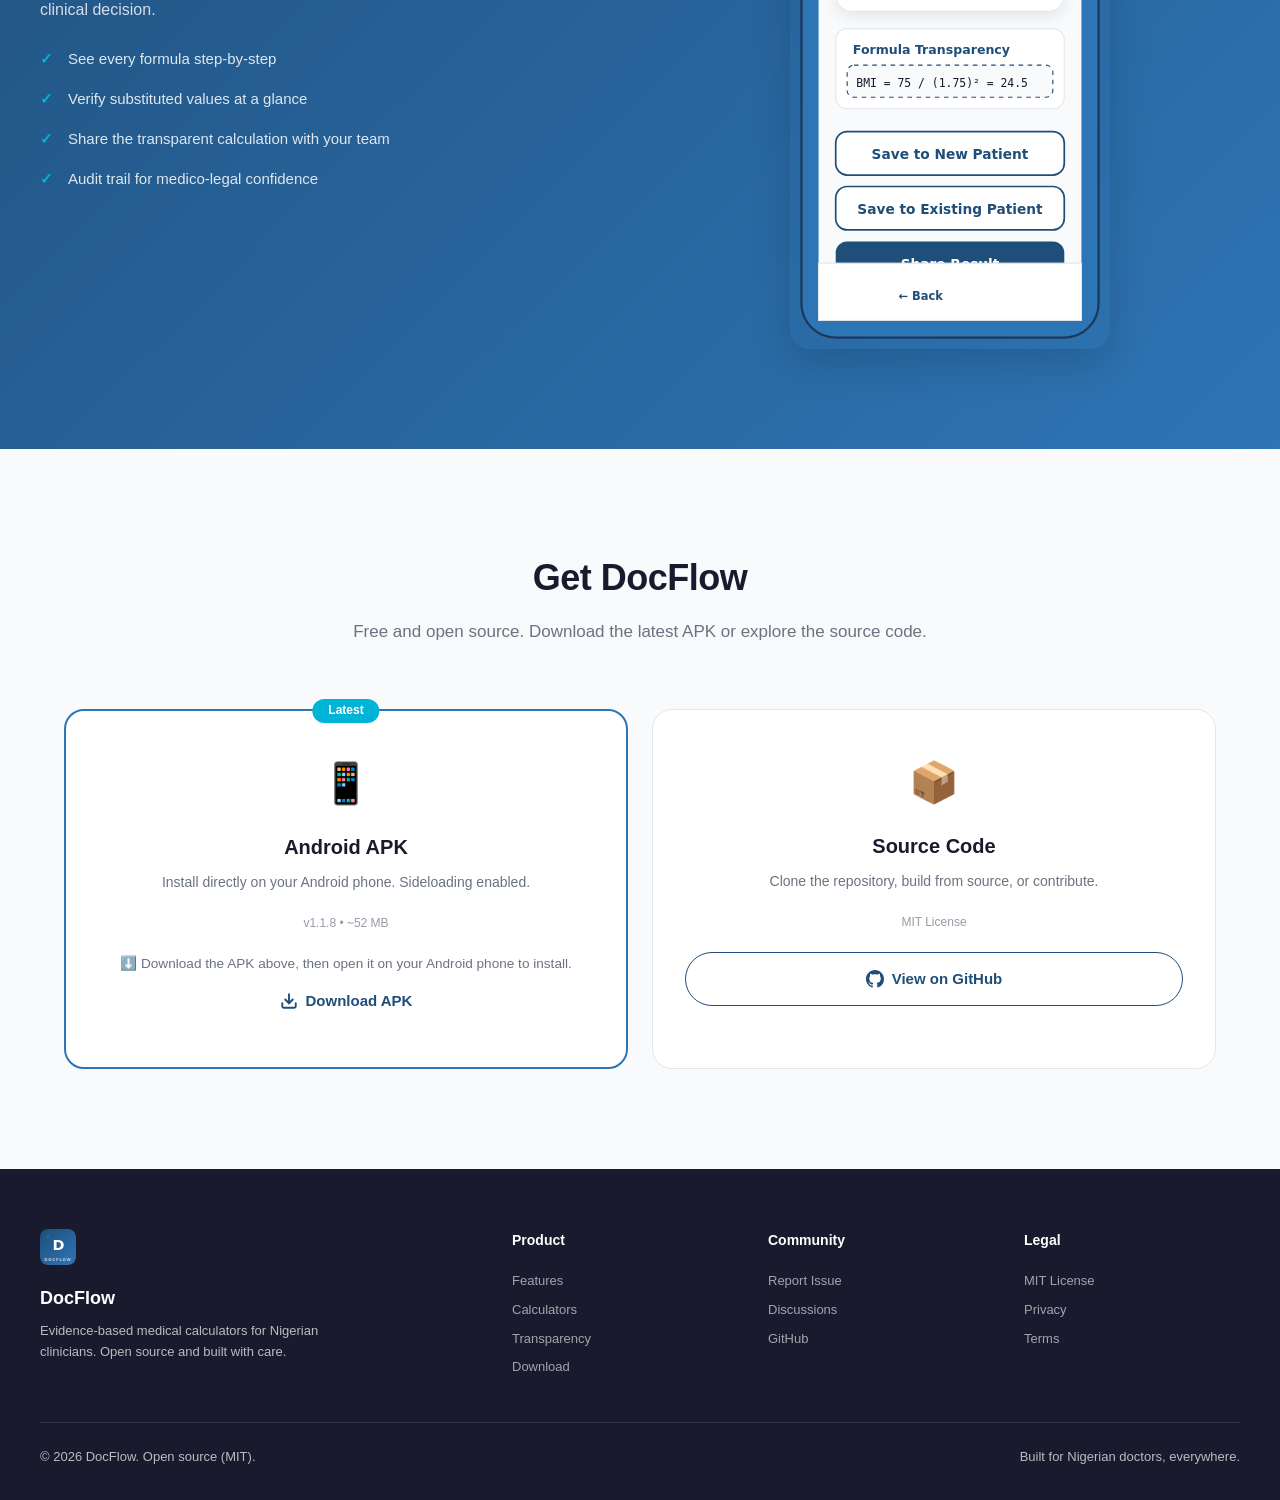
==== commit ccb0ffdc: "Bump v1.1.7 → v1.1.8" ====
--- a/docs/index.html
+++ b/docs/index.html
@@ -36,7 +36,7 @@
     </div>
     <div class="hero-grid">
       <div class="hero-content">
-        <div class="hero-badge">v1.1.7 — 200 Calculators — In-place Upgrades</div>
+        <div class="hero-badge">v1.1.8 — 200 Calculators — In-place Upgrades</div>
         <h1>Clinical calculations,<br><span>built for Nigerian doctors</span></h1>
         <p>
           Evidence-based medical calculators with full formula transparency.
@@ -561,7 +561,7 @@
         <div class="download-icon">📱</div>
         <h3>Android APK</h3>
         <p>Install directly on your Android phone. Sideloading enabled.</p>
-        <div class="version">v1.1.7 • ~52 MB</div>
+        <div class="version">v1.1.8 • ~52 MB</div>
         <div class="download-instruction" style="margin-top:8px;font-size:0.85em;color:#6B7280;">
           ⬇️ Download the APK above, then open it on your Android phone to install.
         </div>
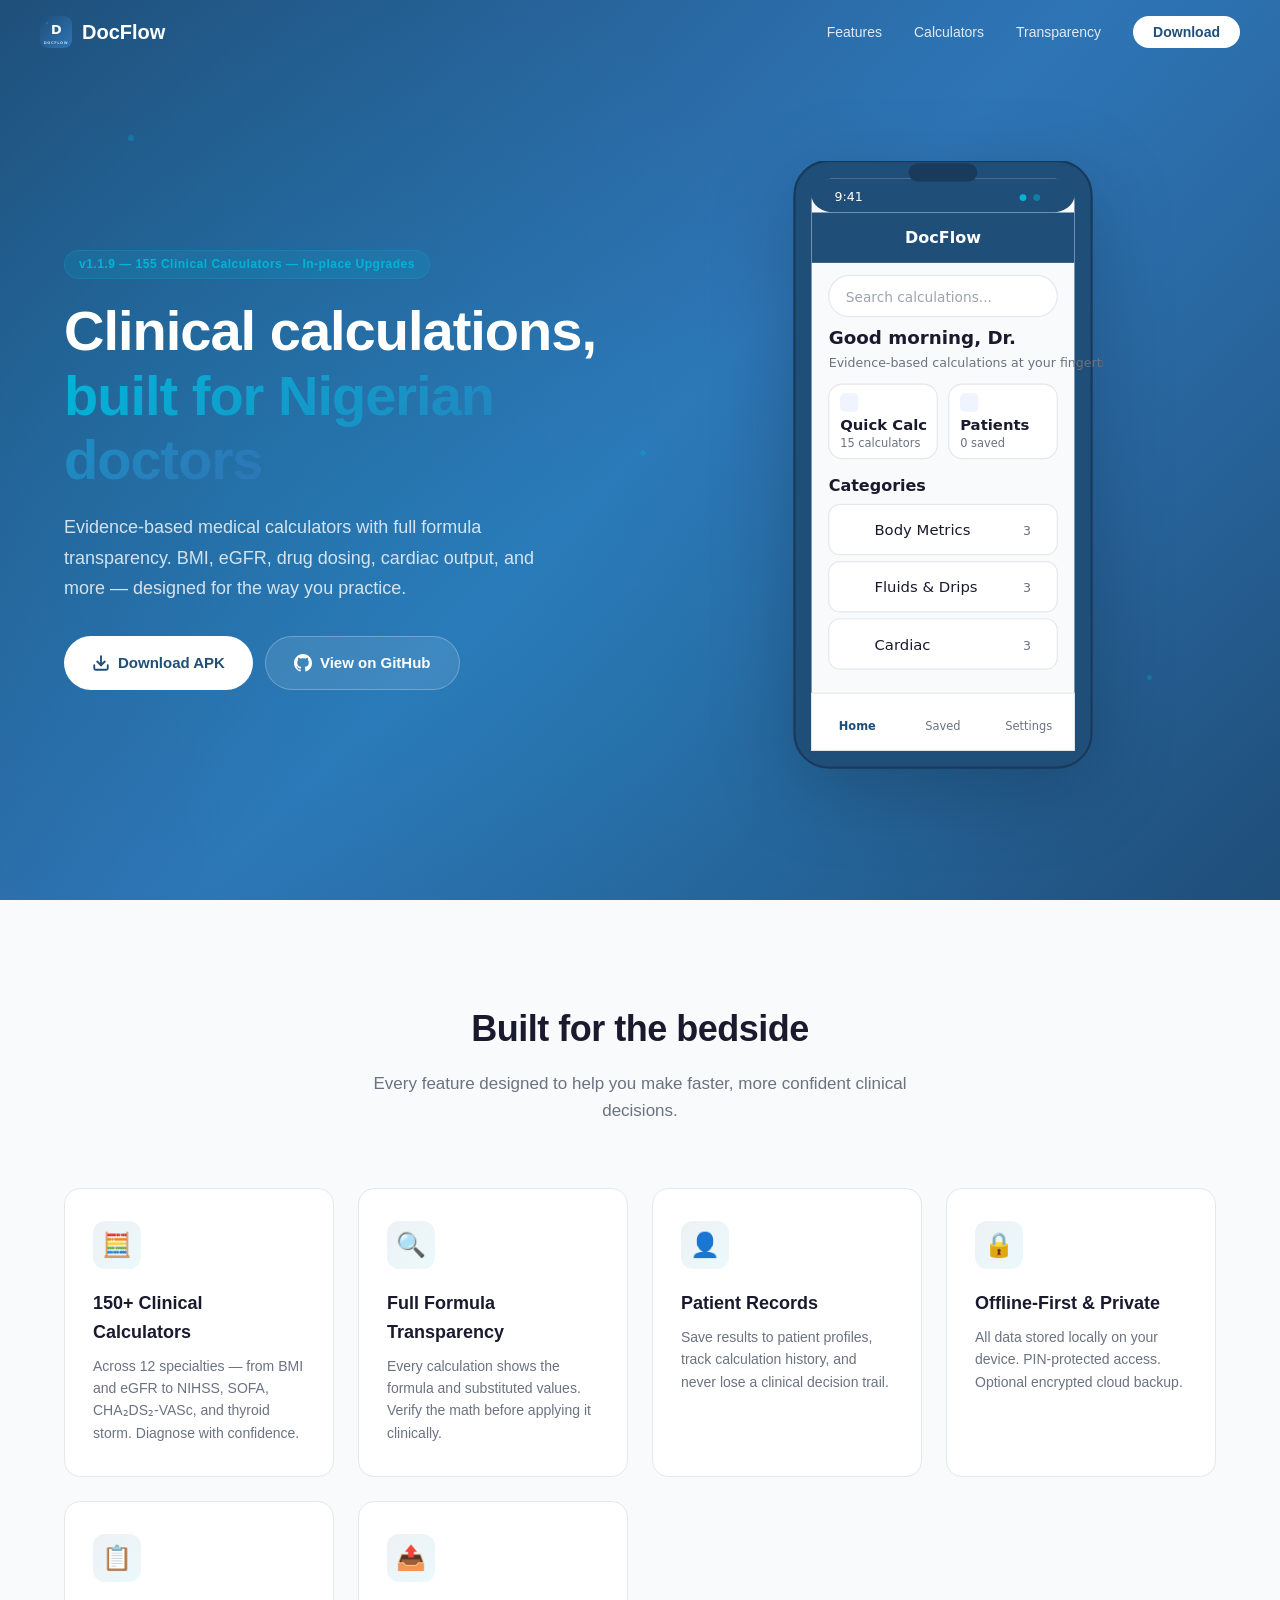
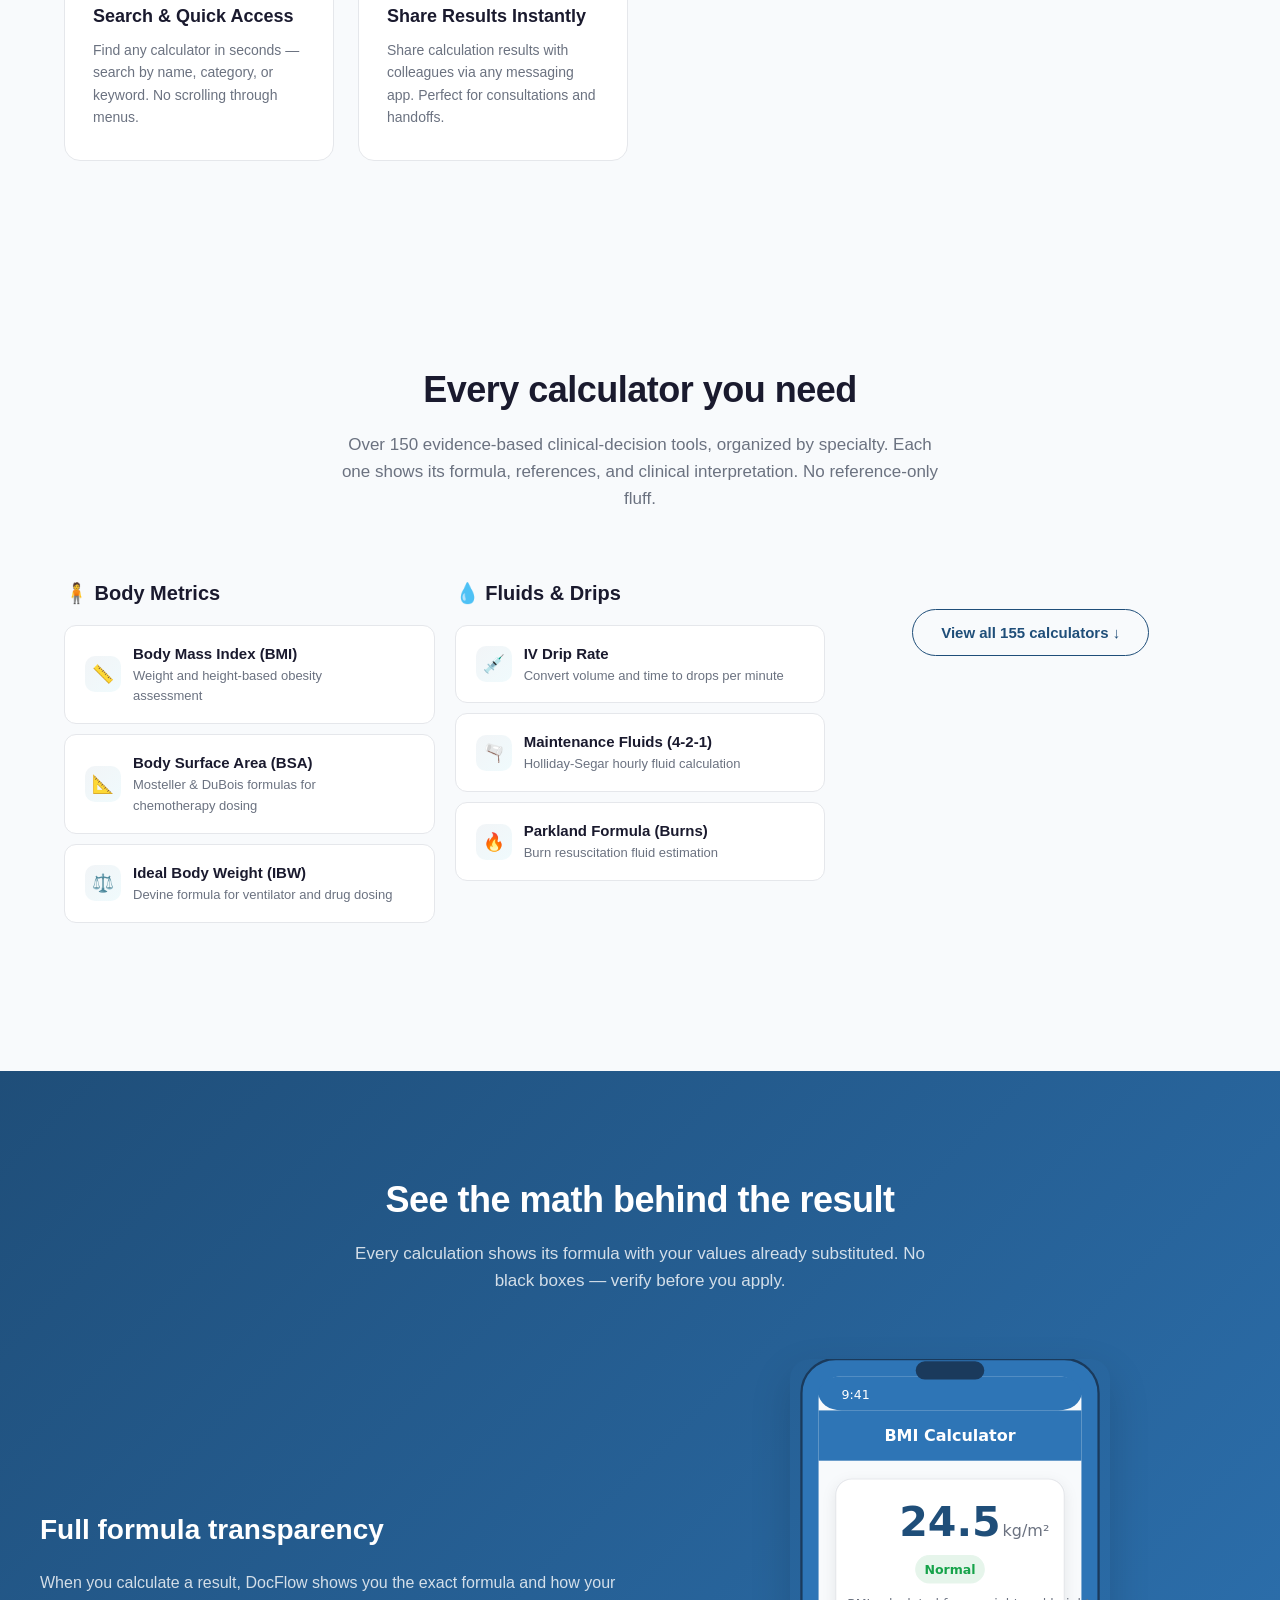
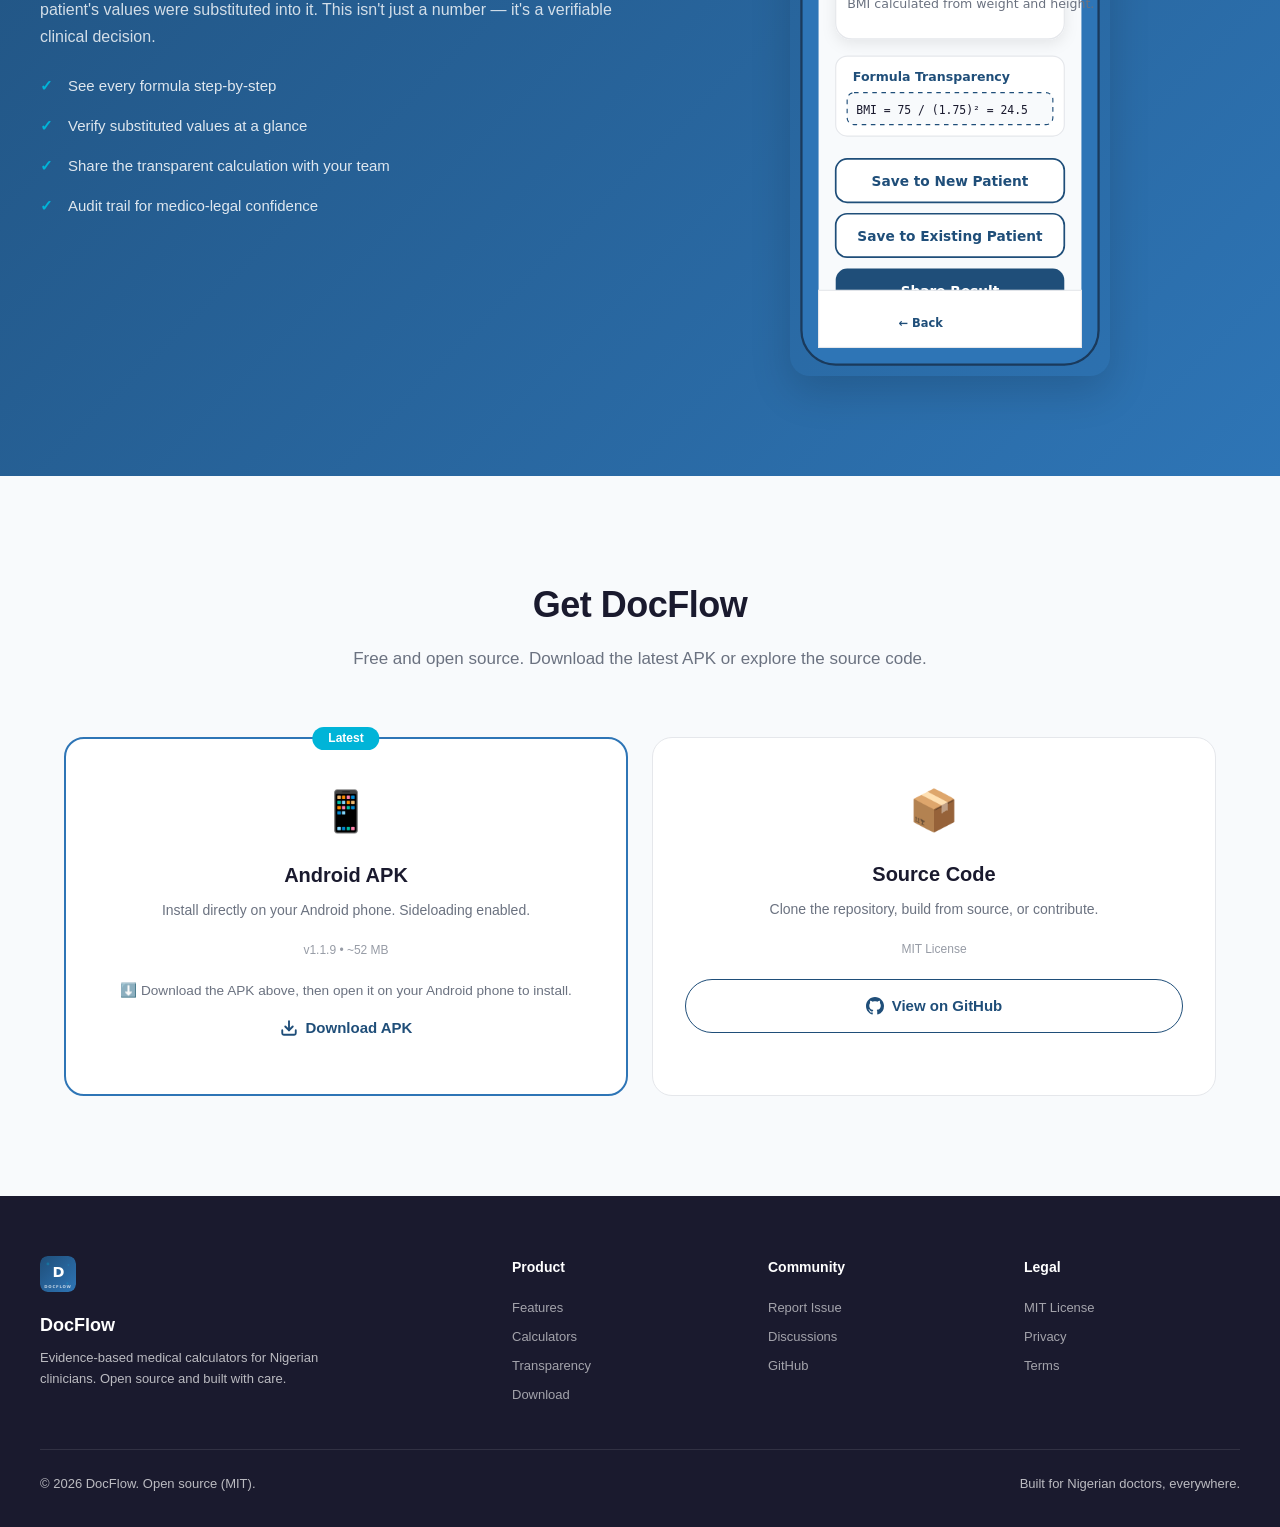
==== commit 7671bc11: "v1.1.9: prune 45 low-value calculators, keep only real clinical decisions Pruned (45): - 7 duplicate" ====
--- a/docs/index.html
+++ b/docs/index.html
@@ -36,7 +36,7 @@
     </div>
     <div class="hero-grid">
       <div class="hero-content">
-        <div class="hero-badge">v1.1.8 — 200 Calculators — In-place Upgrades</div>
+        <div class="hero-badge">v1.1.9 — 155 Clinical Calculators — In-place Upgrades</div>
         <h1>Clinical calculations,<br><span>built for Nigerian doctors</span></h1>
         <p>
           Evidence-based medical calculators with full formula transparency.
@@ -69,7 +69,7 @@
     <div class="features-grid">
       <div class="feature-card">
         <div class="feature-icon">🧮</div>
-        <h3>50+ Medical Calculators</h3>
+        <h3>150+ Clinical Calculators</h3>
         <p>Across 12 specialties — from BMI and eGFR to NIHSS, SOFA, CHA₂DS₂-VASc, and thyroid storm. Diagnose with confidence.</p>
       </div>
       <div class="feature-card">
@@ -104,7 +104,7 @@
   <section class="section" id="calculators">
     <div class="section-header">
       <h2>Every calculator you need</h2>
-      <p>Fifty evidence-based tools, organized by specialty. Each one shows its formula and clinical interpretation.</p>
+      <p>Over 150 evidence-based clinical-decision tools, organized by specialty. Each one shows its formula, references, and clinical interpretation. No reference-only fluff.</p>
     </div>
 
     <div class="calculators-grid">
@@ -522,7 +522,7 @@
     </div>
     <div style="text-align:center;margin-top:32px;">
       <button id="toggleCalculators" class="btn btn-outline" style="cursor:pointer;">
-        View all 50 calculators ↓
+        View all 155 calculators ↓
       </button>
     </div>
   </section>
@@ -561,7 +561,7 @@
         <div class="download-icon">📱</div>
         <h3>Android APK</h3>
         <p>Install directly on your Android phone. Sideloading enabled.</p>
-        <div class="version">v1.1.8 • ~52 MB</div>
+        <div class="version">v1.1.9 • ~52 MB</div>
         <div class="download-instruction" style="margin-top:8px;font-size:0.85em;color:#6B7280;">
           ⬇️ Download the APK above, then open it on your Android phone to install.
         </div>
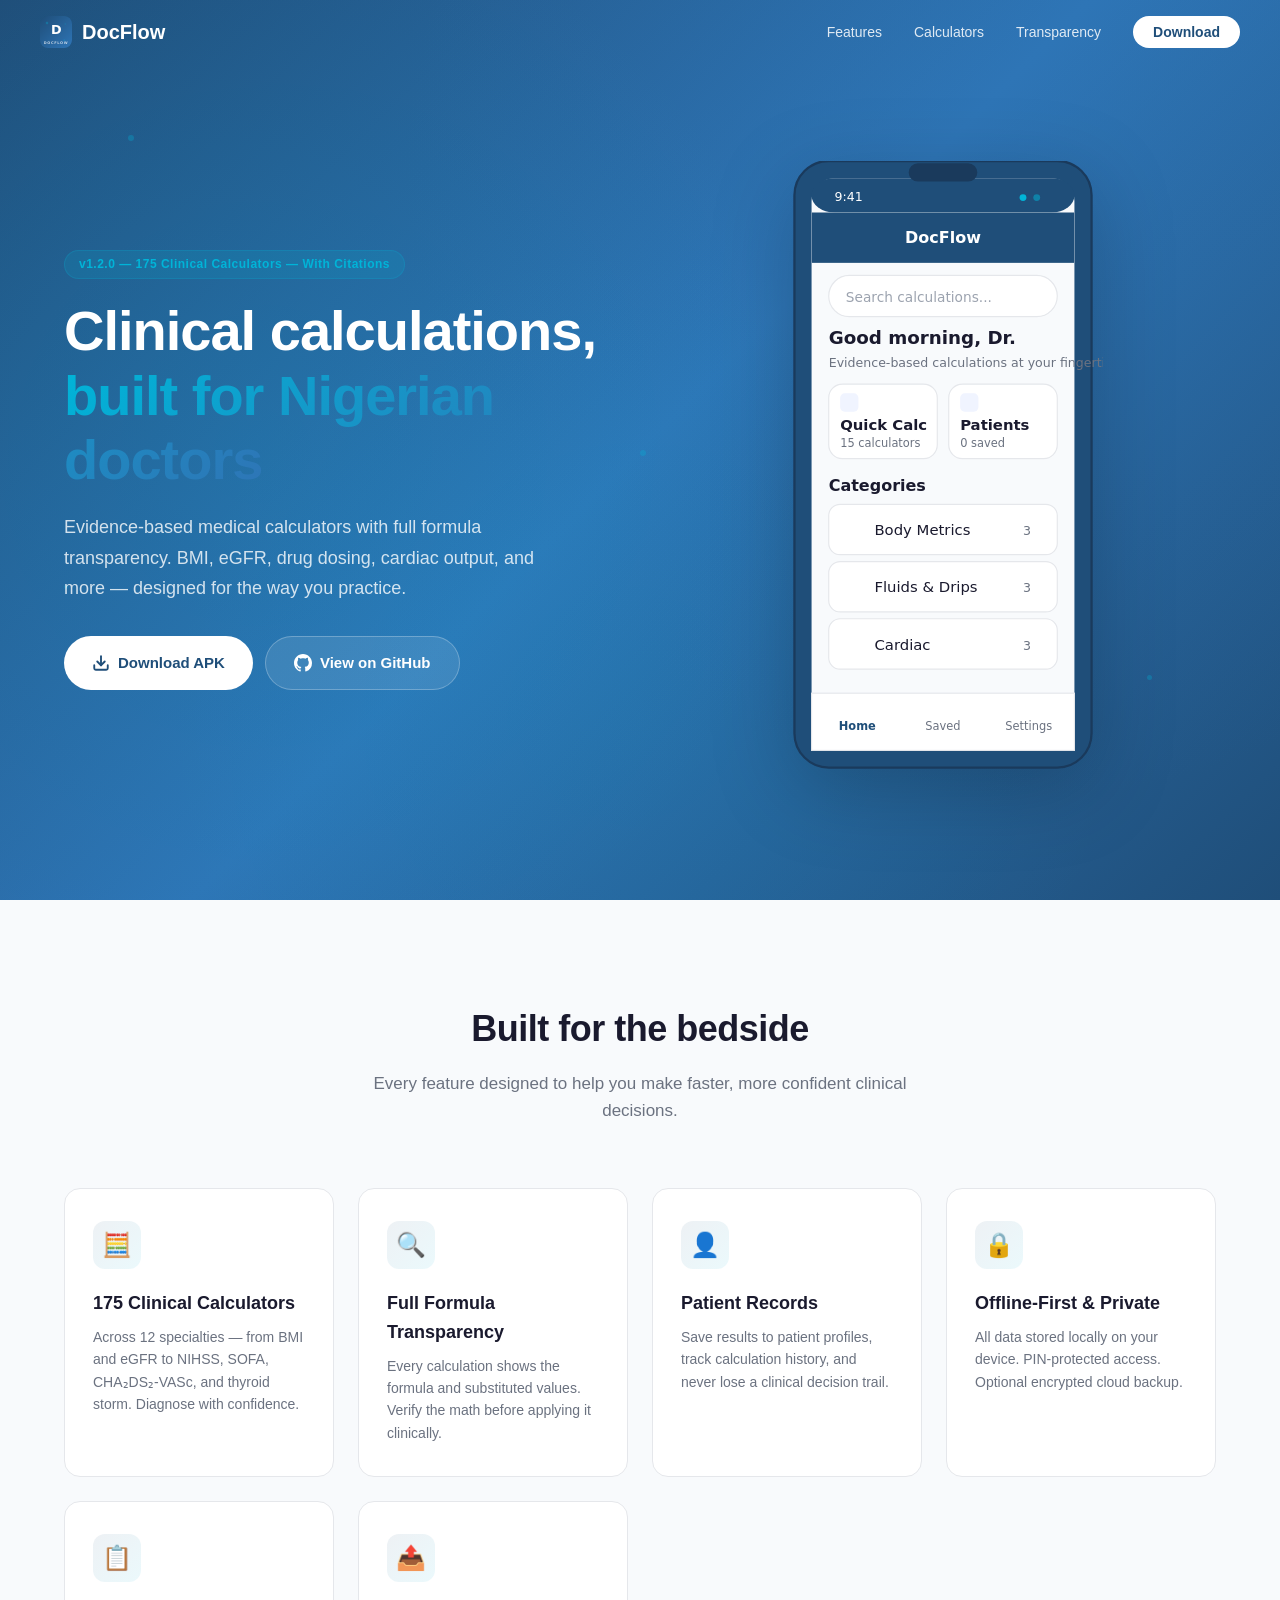
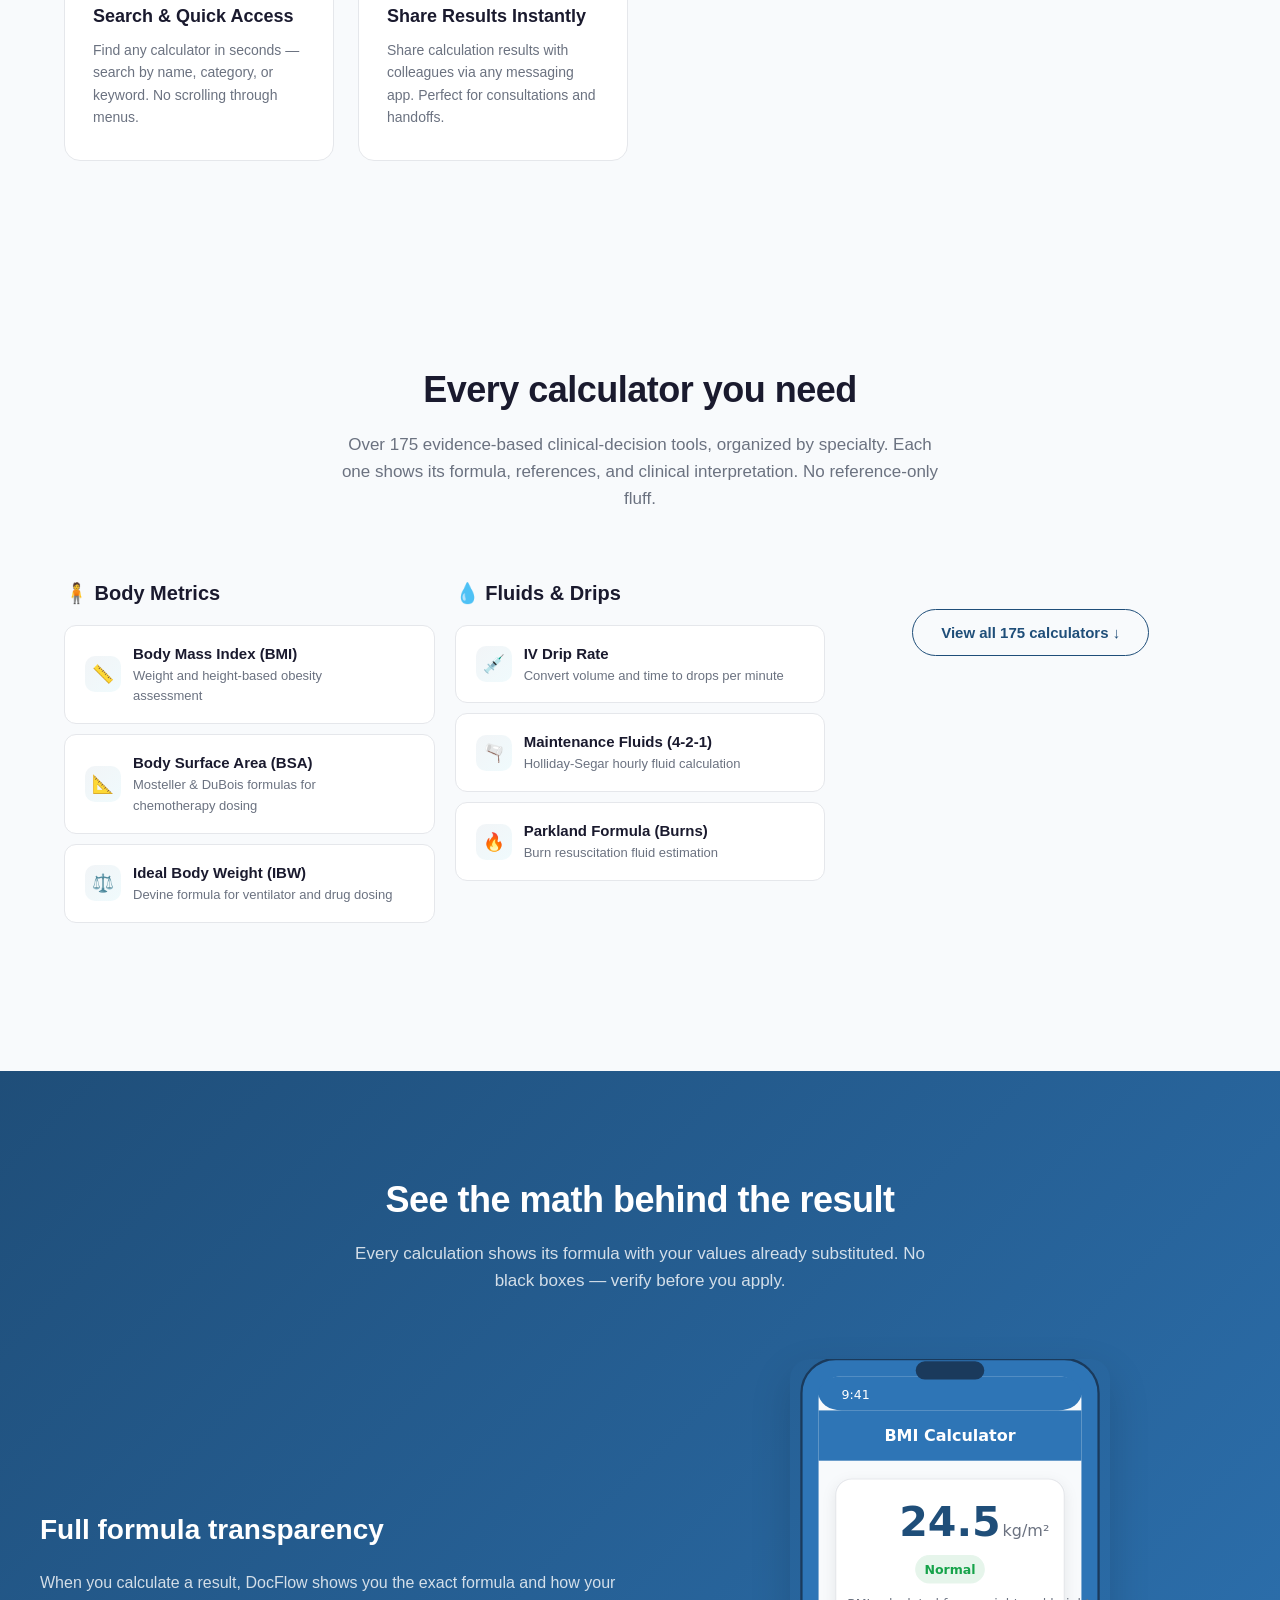
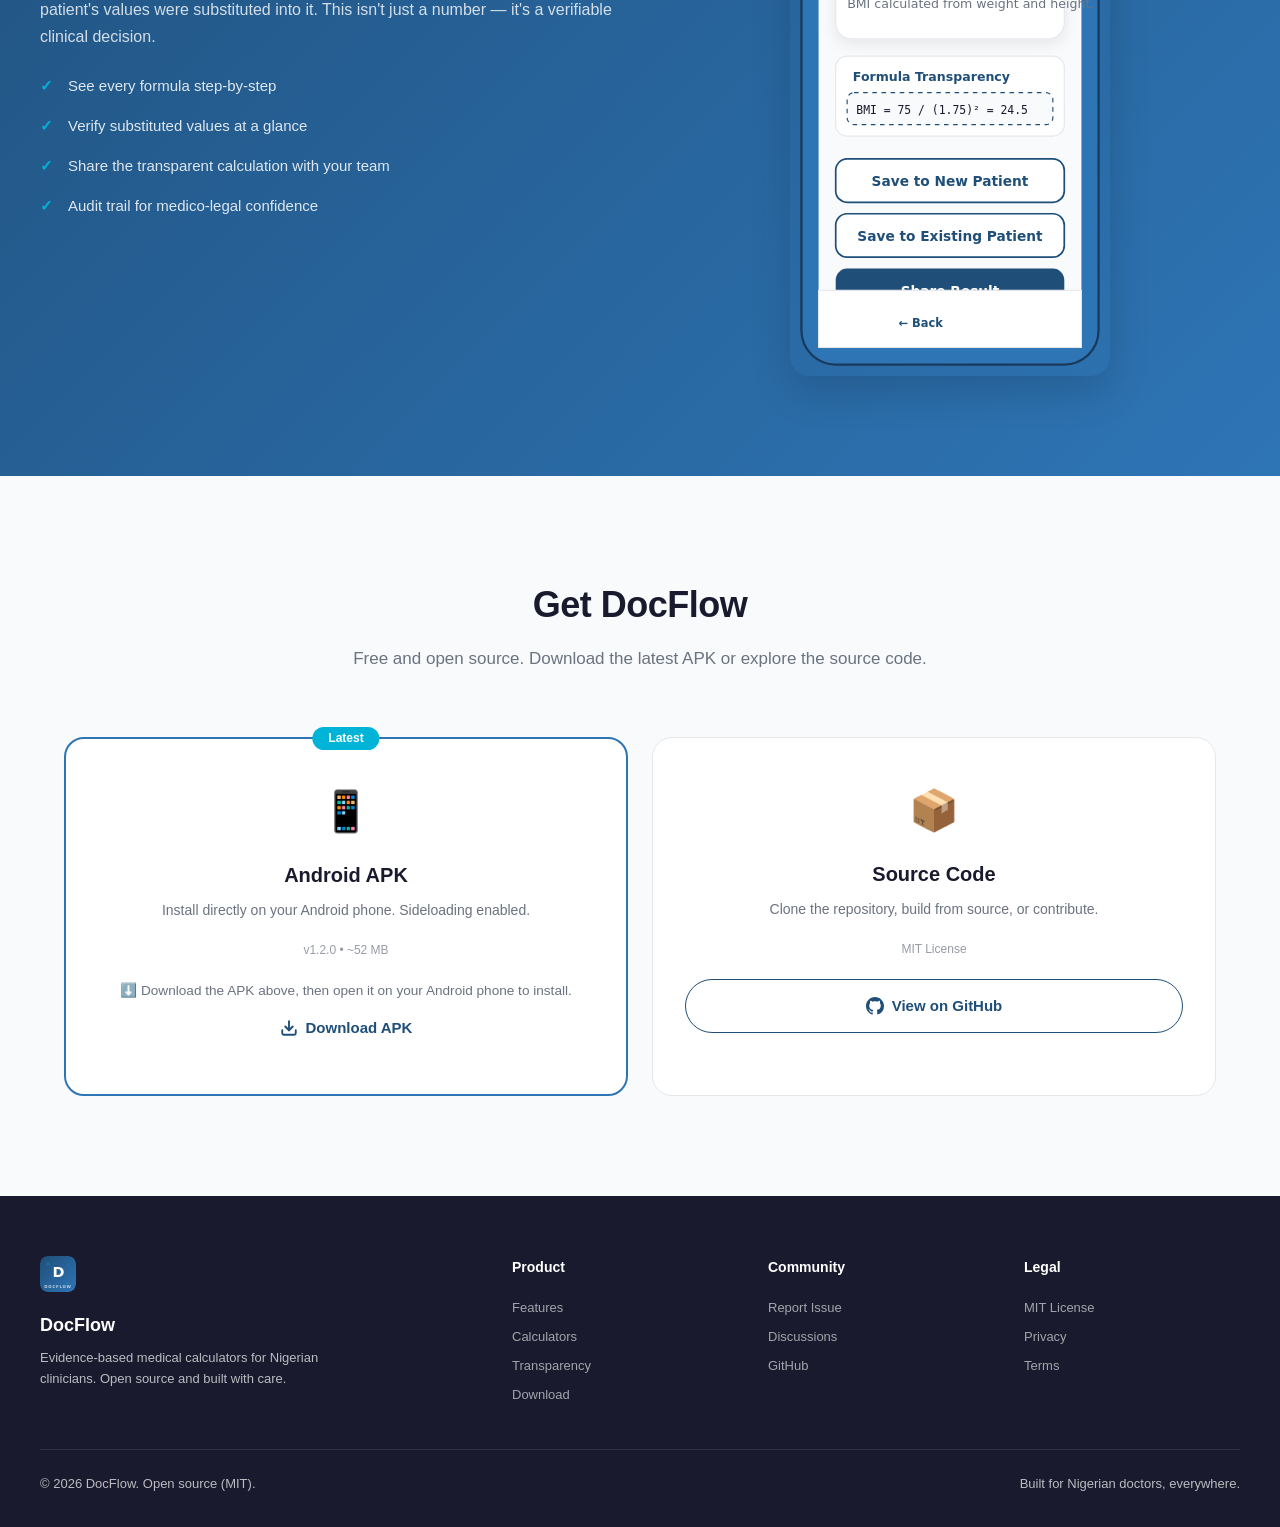
==== commit 85e309e5: "v1.2.0: Phase 3 — add 20 high-value calculators with citations New calculators (20): Drug dosing: - " ====
--- a/docs/index.html
+++ b/docs/index.html
@@ -36,7 +36,7 @@
     </div>
     <div class="hero-grid">
       <div class="hero-content">
-        <div class="hero-badge">v1.1.9 — 155 Clinical Calculators — In-place Upgrades</div>
+        <div class="hero-badge">v1.2.0 — 175 Clinical Calculators — With Citations</div>
         <h1>Clinical calculations,<br><span>built for Nigerian doctors</span></h1>
         <p>
           Evidence-based medical calculators with full formula transparency.
@@ -69,7 +69,7 @@
     <div class="features-grid">
       <div class="feature-card">
         <div class="feature-icon">🧮</div>
-        <h3>150+ Clinical Calculators</h3>
+        <h3>175 Clinical Calculators</h3>
         <p>Across 12 specialties — from BMI and eGFR to NIHSS, SOFA, CHA₂DS₂-VASc, and thyroid storm. Diagnose with confidence.</p>
       </div>
       <div class="feature-card">
@@ -104,7 +104,7 @@
   <section class="section" id="calculators">
     <div class="section-header">
       <h2>Every calculator you need</h2>
-      <p>Over 150 evidence-based clinical-decision tools, organized by specialty. Each one shows its formula, references, and clinical interpretation. No reference-only fluff.</p>
+      <p>Over 175 evidence-based clinical-decision tools, organized by specialty. Each one shows its formula, references, and clinical interpretation. No reference-only fluff.</p>
     </div>
 
     <div class="calculators-grid">
@@ -522,7 +522,7 @@
     </div>
     <div style="text-align:center;margin-top:32px;">
       <button id="toggleCalculators" class="btn btn-outline" style="cursor:pointer;">
-        View all 155 calculators ↓
+        View all 175 calculators ↓
       </button>
     </div>
   </section>
@@ -561,7 +561,7 @@
         <div class="download-icon">📱</div>
         <h3>Android APK</h3>
         <p>Install directly on your Android phone. Sideloading enabled.</p>
-        <div class="version">v1.1.9 • ~52 MB</div>
+        <div class="version">v1.2.0 • ~52 MB</div>
         <div class="download-instruction" style="margin-top:8px;font-size:0.85em;color:#6B7280;">
           ⬇️ Download the APK above, then open it on your Android phone to install.
         </div>
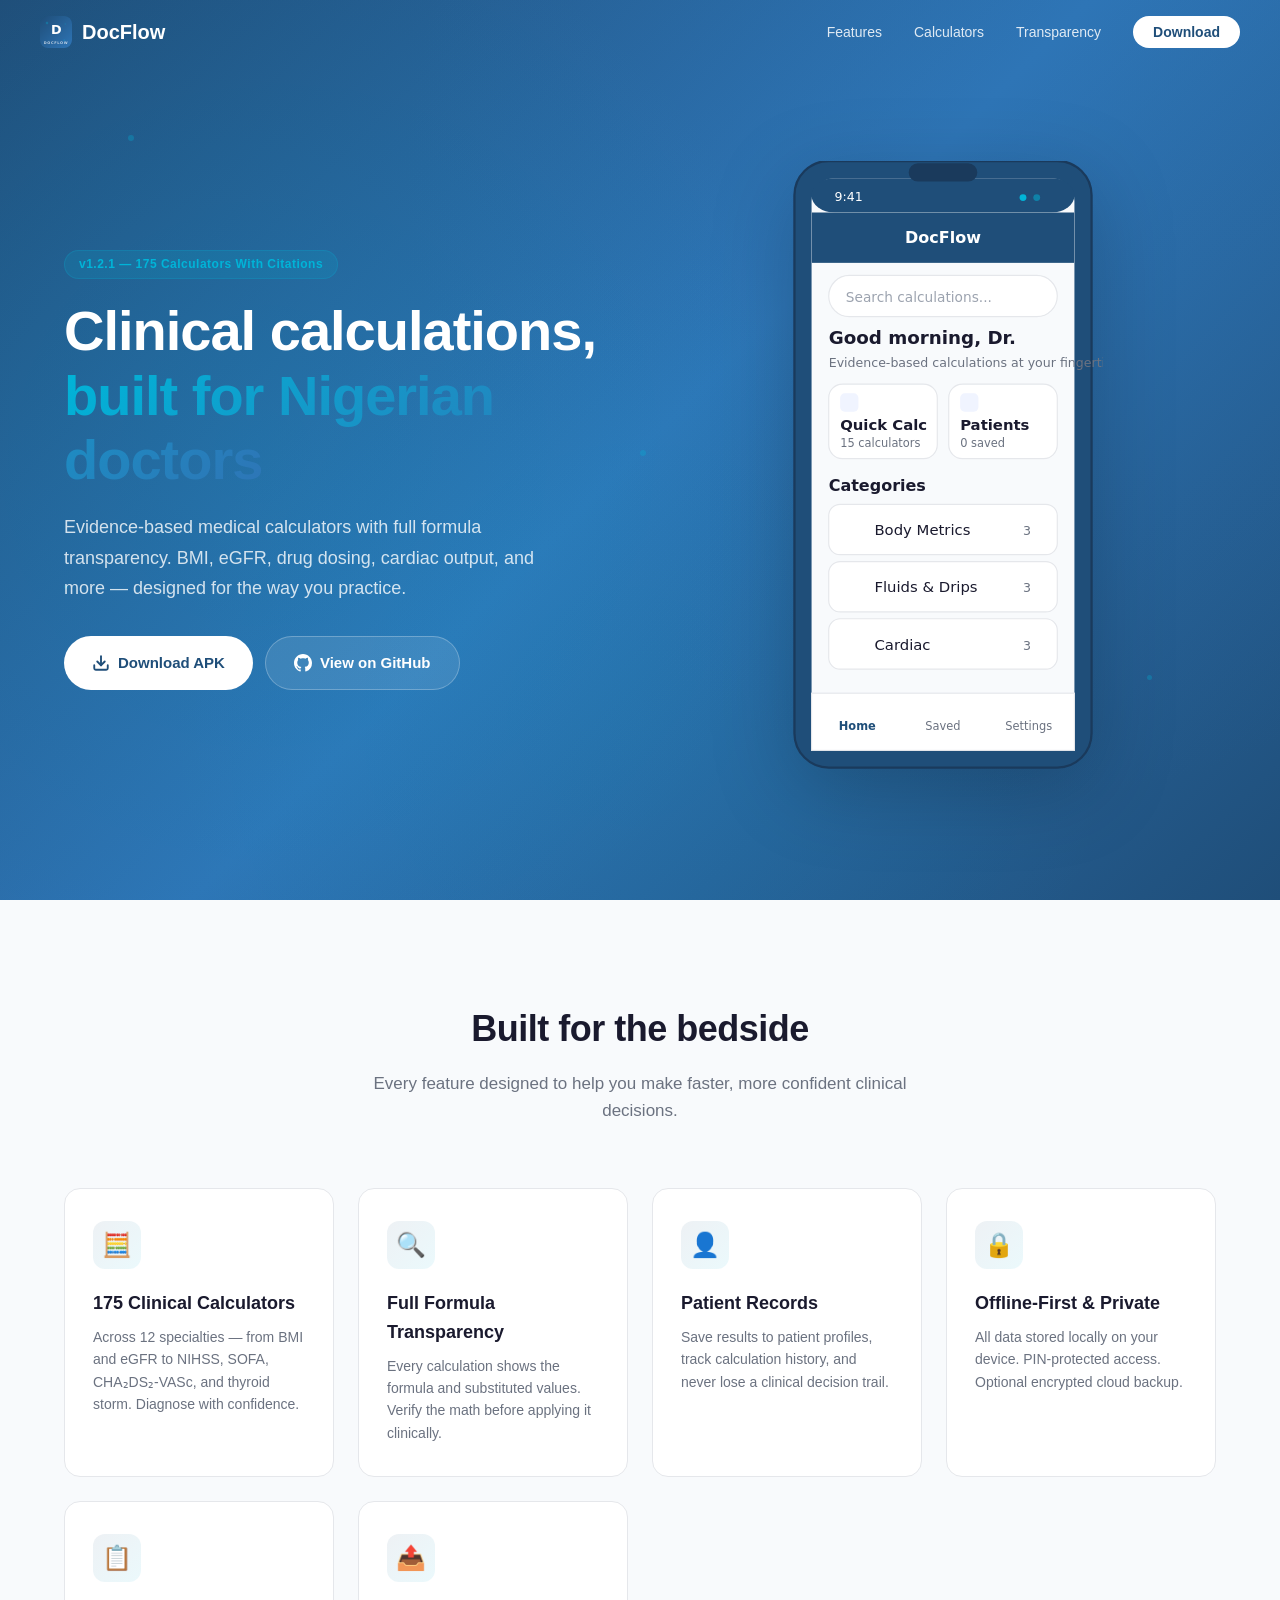
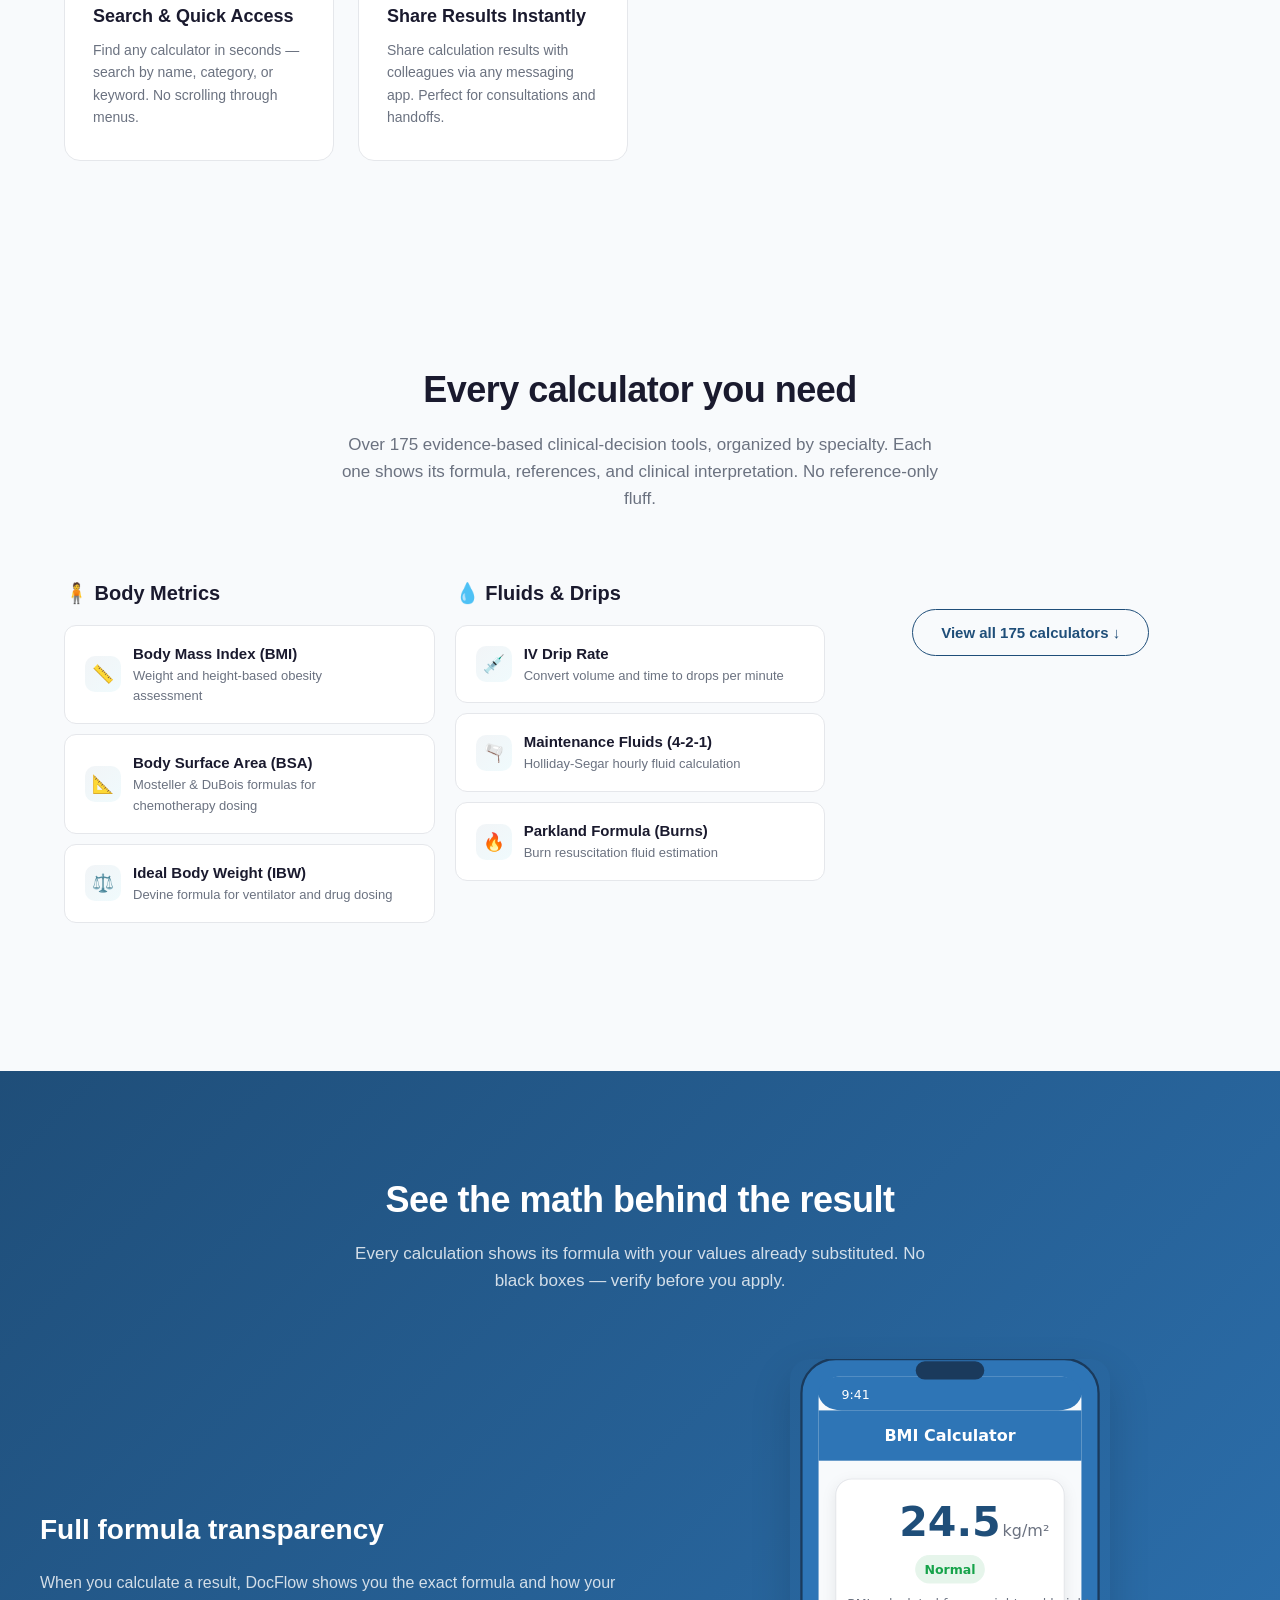
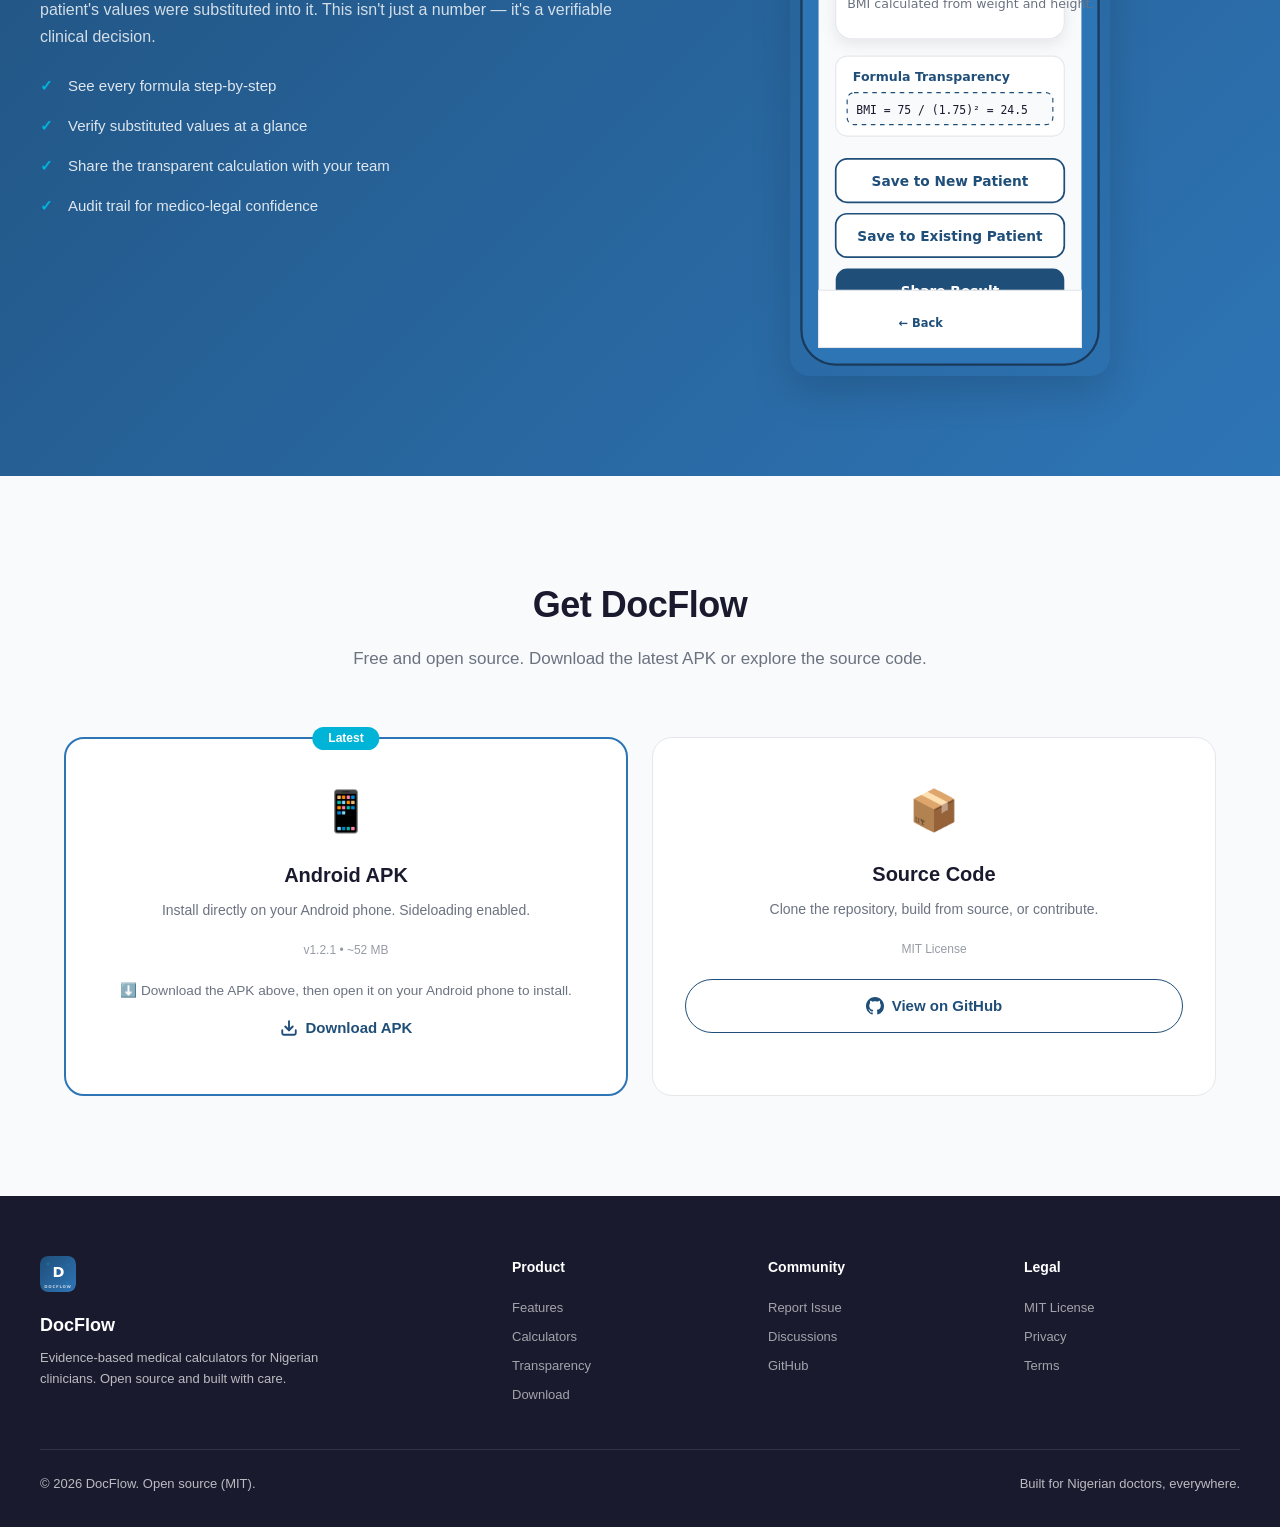
==== commit ceae48be: "Bump v1.2.0 → v1.2.1" ====
--- a/docs/index.html
+++ b/docs/index.html
@@ -36,7 +36,7 @@
     </div>
     <div class="hero-grid">
       <div class="hero-content">
-        <div class="hero-badge">v1.2.0 — 175 Clinical Calculators — With Citations</div>
+        <div class="hero-badge">v1.2.1 — 175 Calculators With Citations</div>
         <h1>Clinical calculations,<br><span>built for Nigerian doctors</span></h1>
         <p>
           Evidence-based medical calculators with full formula transparency.
@@ -561,7 +561,7 @@
         <div class="download-icon">📱</div>
         <h3>Android APK</h3>
         <p>Install directly on your Android phone. Sideloading enabled.</p>
-        <div class="version">v1.2.0 • ~52 MB</div>
+        <div class="version">v1.2.1 • ~52 MB</div>
         <div class="download-instruction" style="margin-top:8px;font-size:0.85em;color:#6B7280;">
           ⬇️ Download the APK above, then open it on your Android phone to install.
         </div>
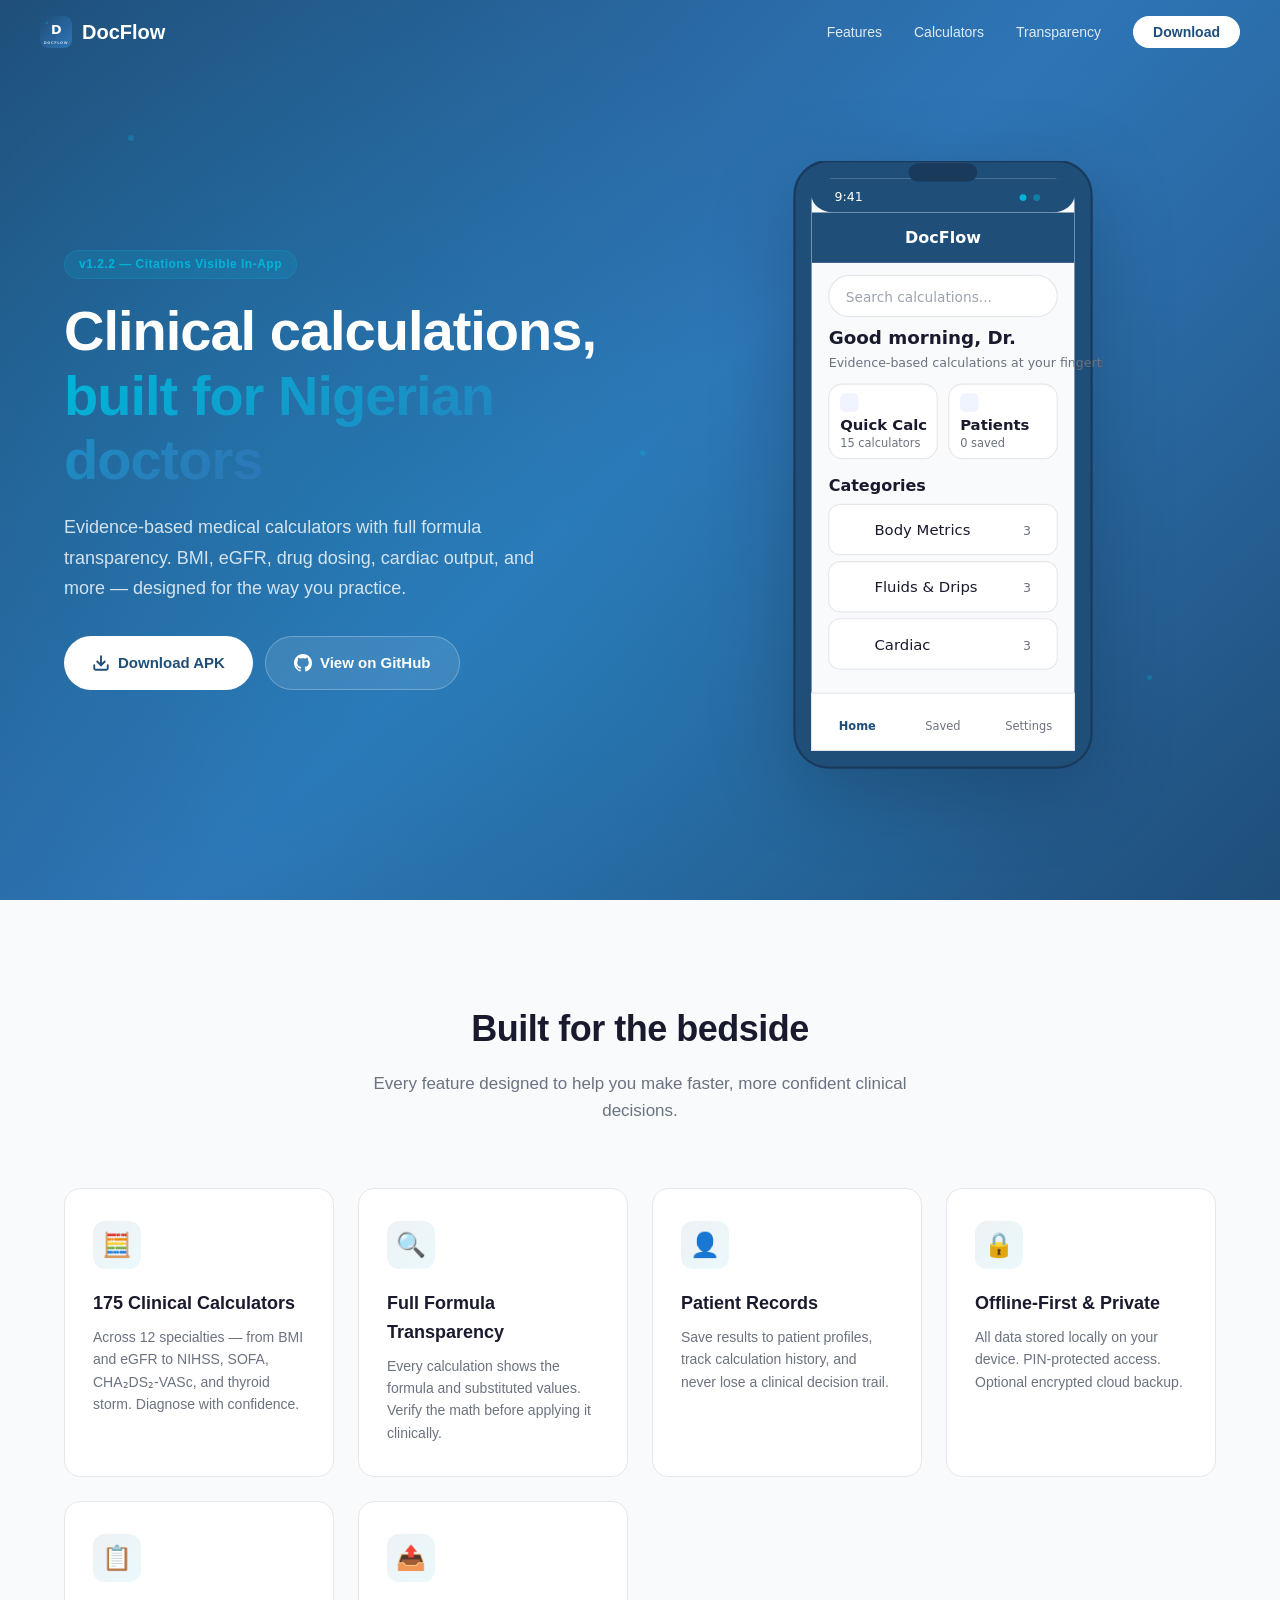
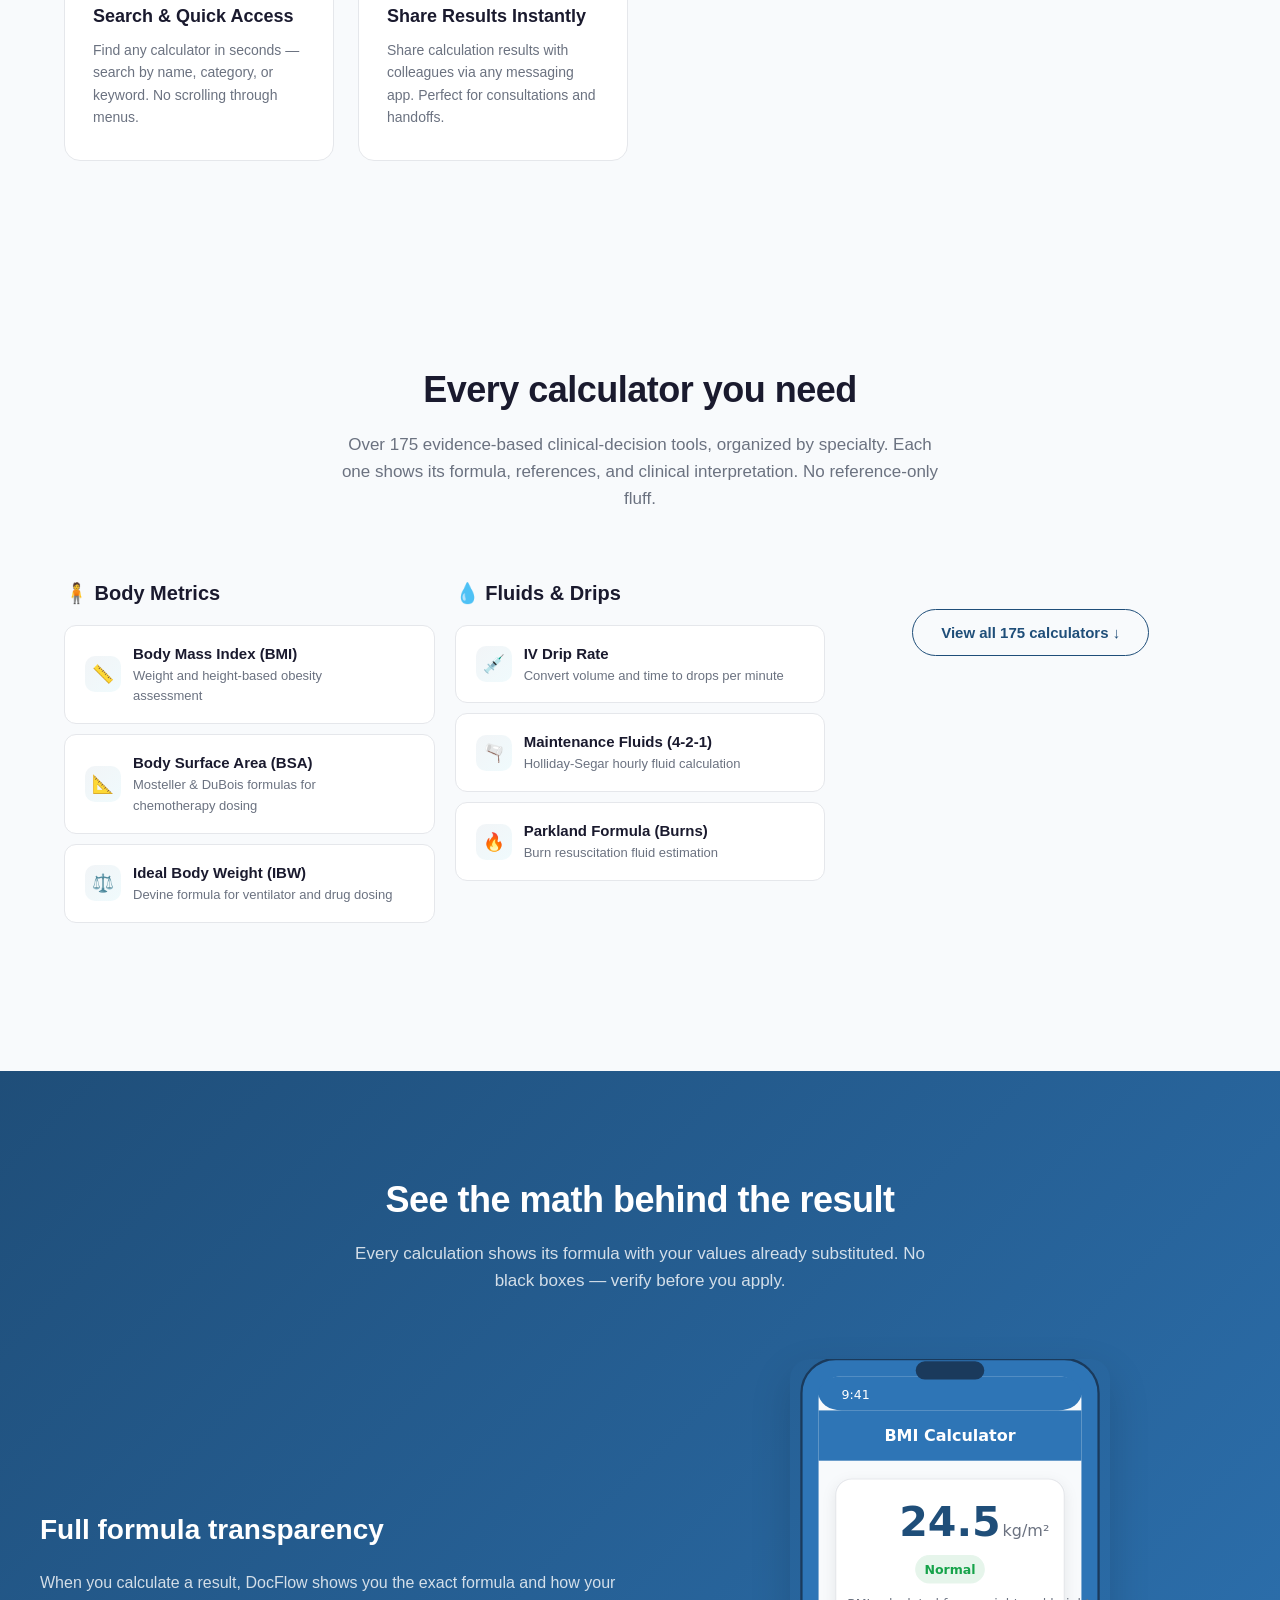
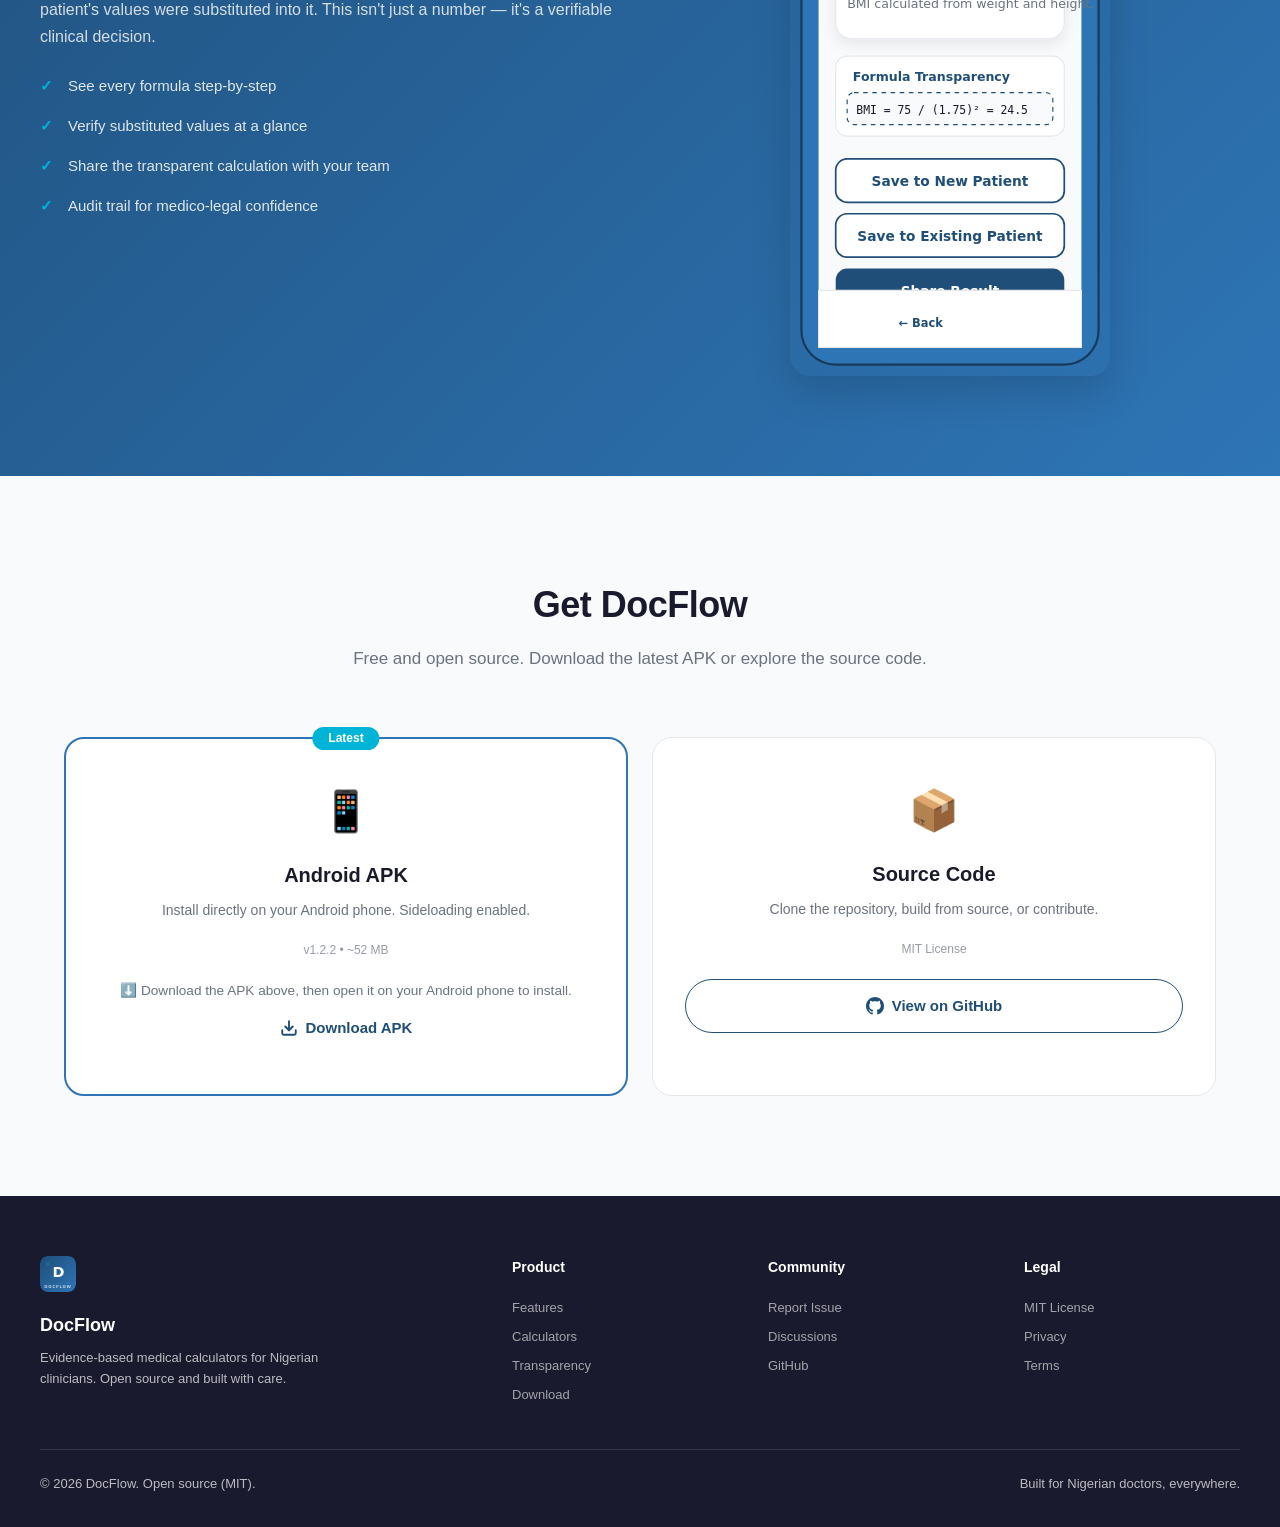
==== commit 5a007be7: "v1.2.2: Display source citations on result screen - Added 'source' field to CalculatorDefinition mod" ====
--- a/docs/index.html
+++ b/docs/index.html
@@ -36,7 +36,7 @@
     </div>
     <div class="hero-grid">
       <div class="hero-content">
-        <div class="hero-badge">v1.2.1 — 175 Calculators With Citations</div>
+        <div class="hero-badge">v1.2.2 — Citations Visible In-App</div>
         <h1>Clinical calculations,<br><span>built for Nigerian doctors</span></h1>
         <p>
           Evidence-based medical calculators with full formula transparency.
@@ -561,7 +561,7 @@
         <div class="download-icon">📱</div>
         <h3>Android APK</h3>
         <p>Install directly on your Android phone. Sideloading enabled.</p>
-        <div class="version">v1.2.1 • ~52 MB</div>
+        <div class="version">v1.2.2 • ~52 MB</div>
         <div class="download-instruction" style="margin-top:8px;font-size:0.85em;color:#6B7280;">
           ⬇️ Download the APK above, then open it on your Android phone to install.
         </div>
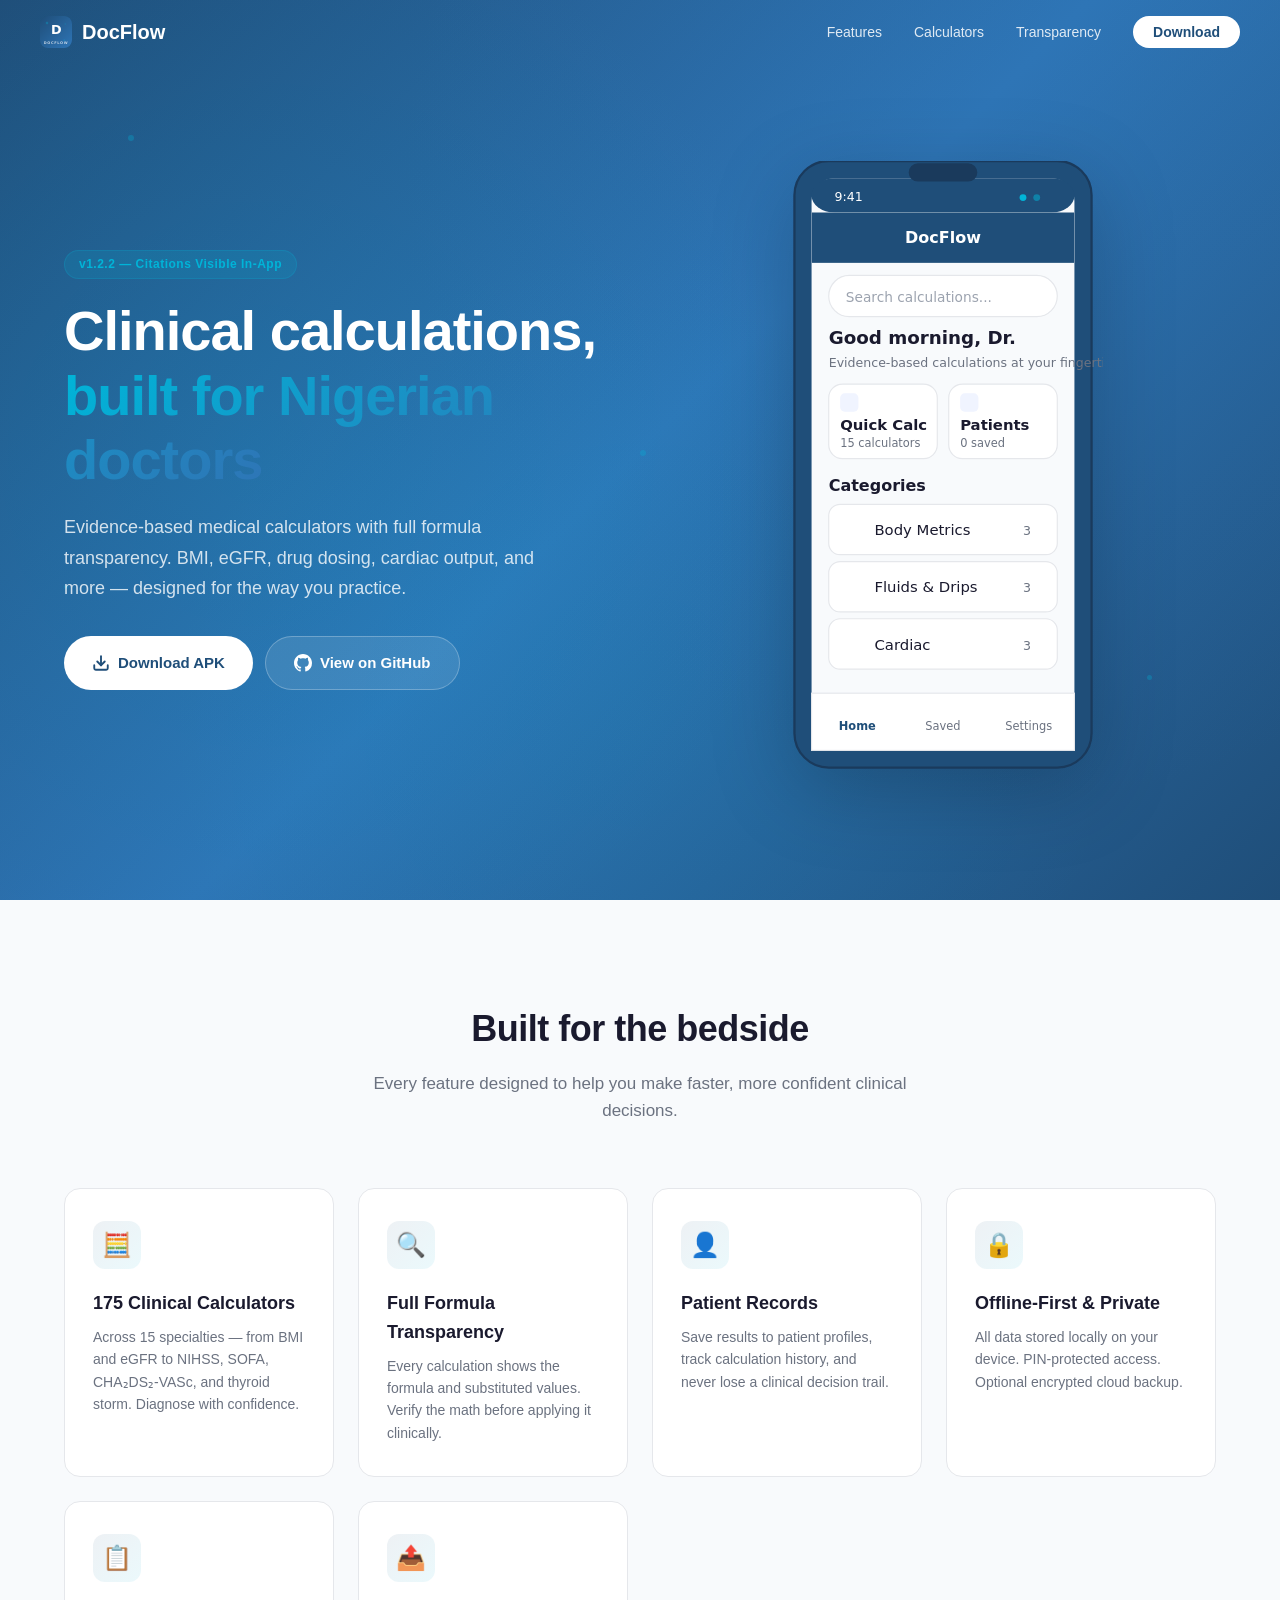
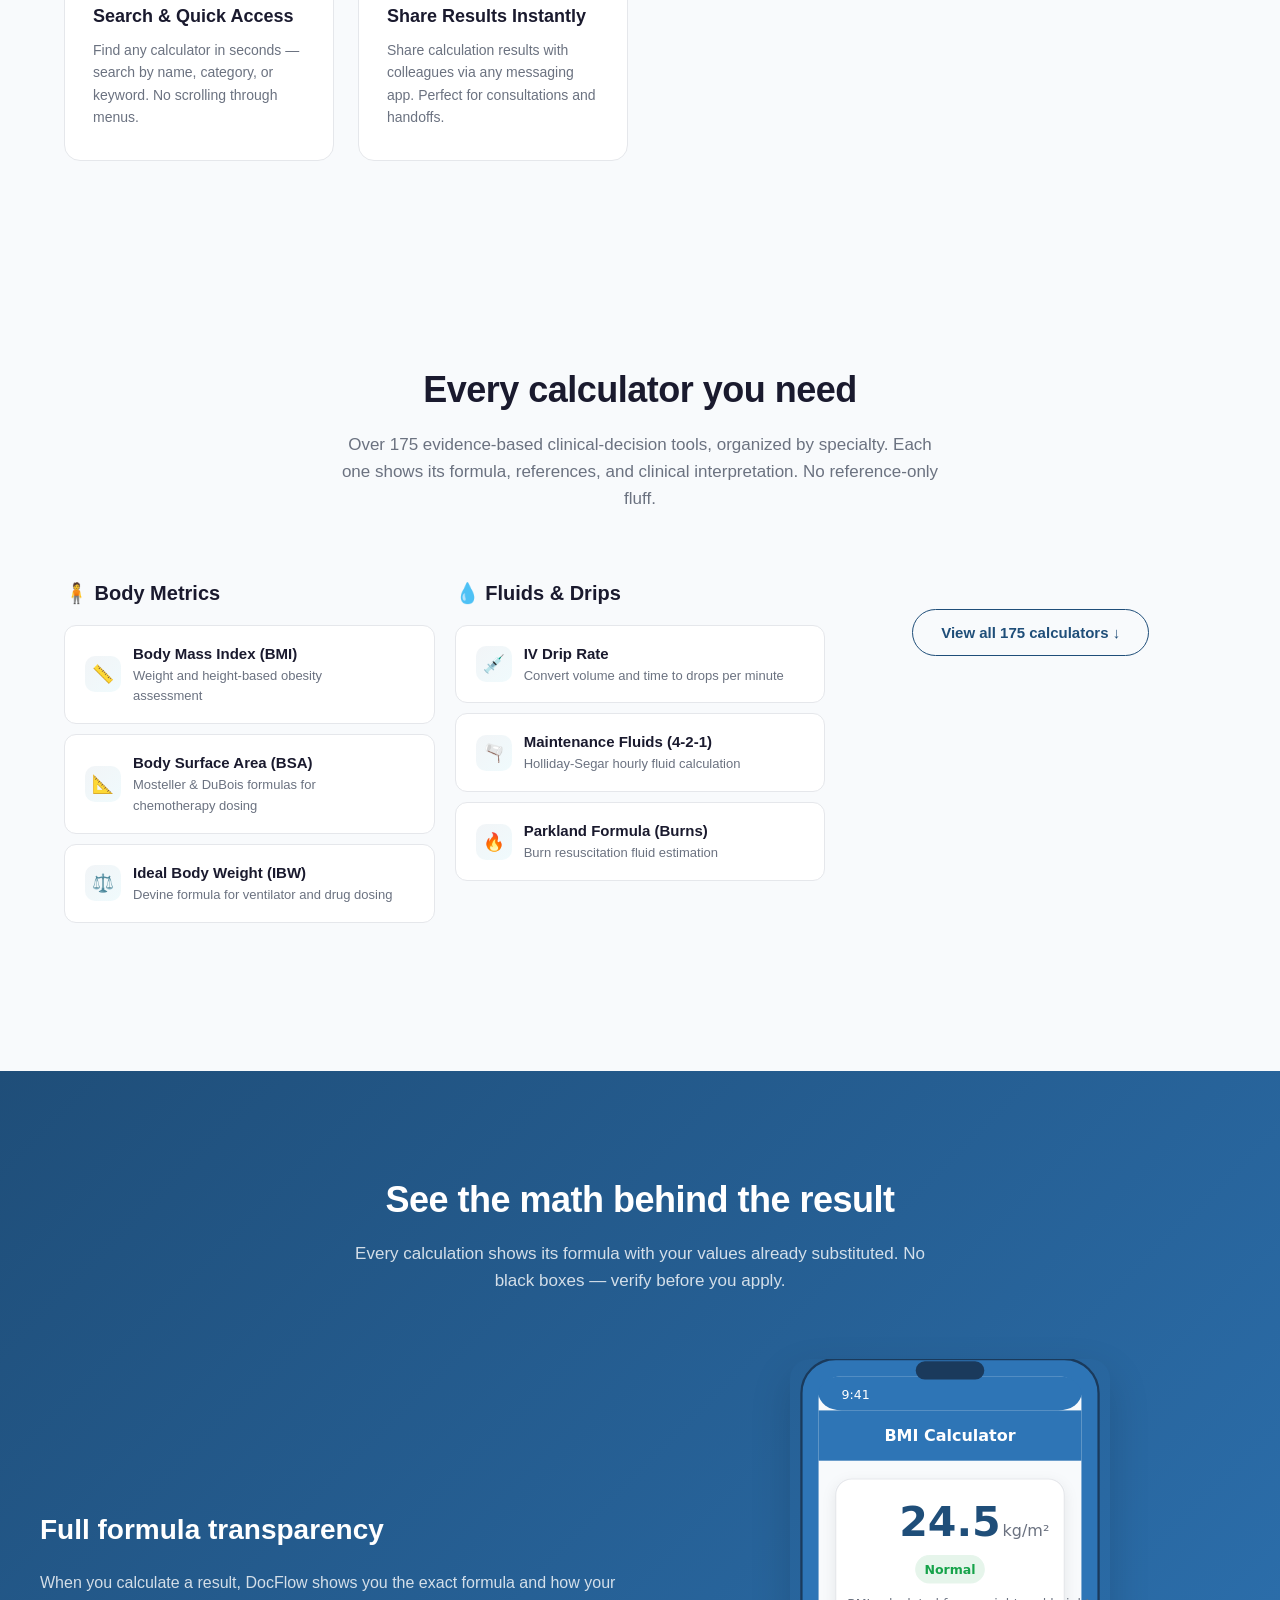
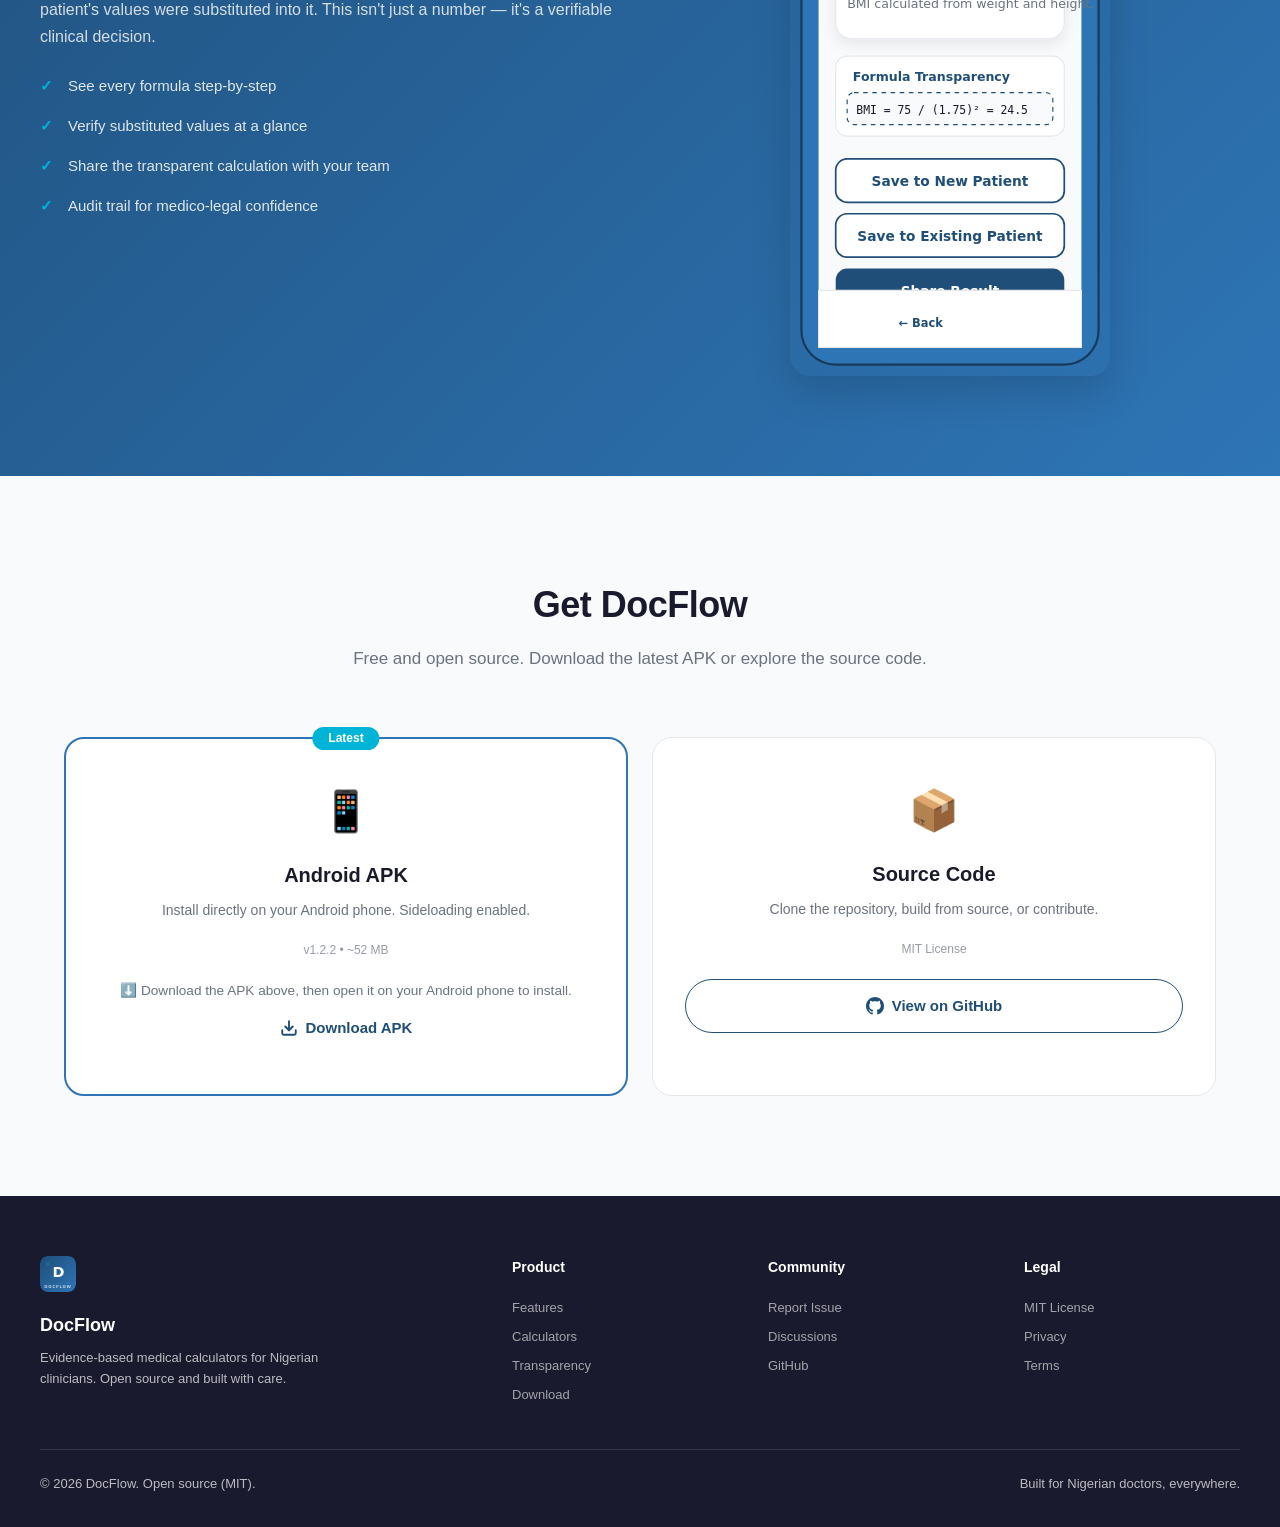
==== commit bf38c603: "v1.2.3: Phase 4 polish - README.md rewritten for current state (175 calcs, 15 specialties,   in-plac" ====
--- a/docs/index.html
+++ b/docs/index.html
@@ -70,7 +70,7 @@
       <div class="feature-card">
         <div class="feature-icon">🧮</div>
         <h3>175 Clinical Calculators</h3>
-        <p>Across 12 specialties — from BMI and eGFR to NIHSS, SOFA, CHA₂DS₂-VASc, and thyroid storm. Diagnose with confidence.</p>
+        <p>Across 15 specialties — from BMI and eGFR to NIHSS, SOFA, CHA₂DS₂-VASc, and thyroid storm. Diagnose with confidence.</p>
       </div>
       <div class="feature-card">
         <div class="feature-icon">🔍</div>
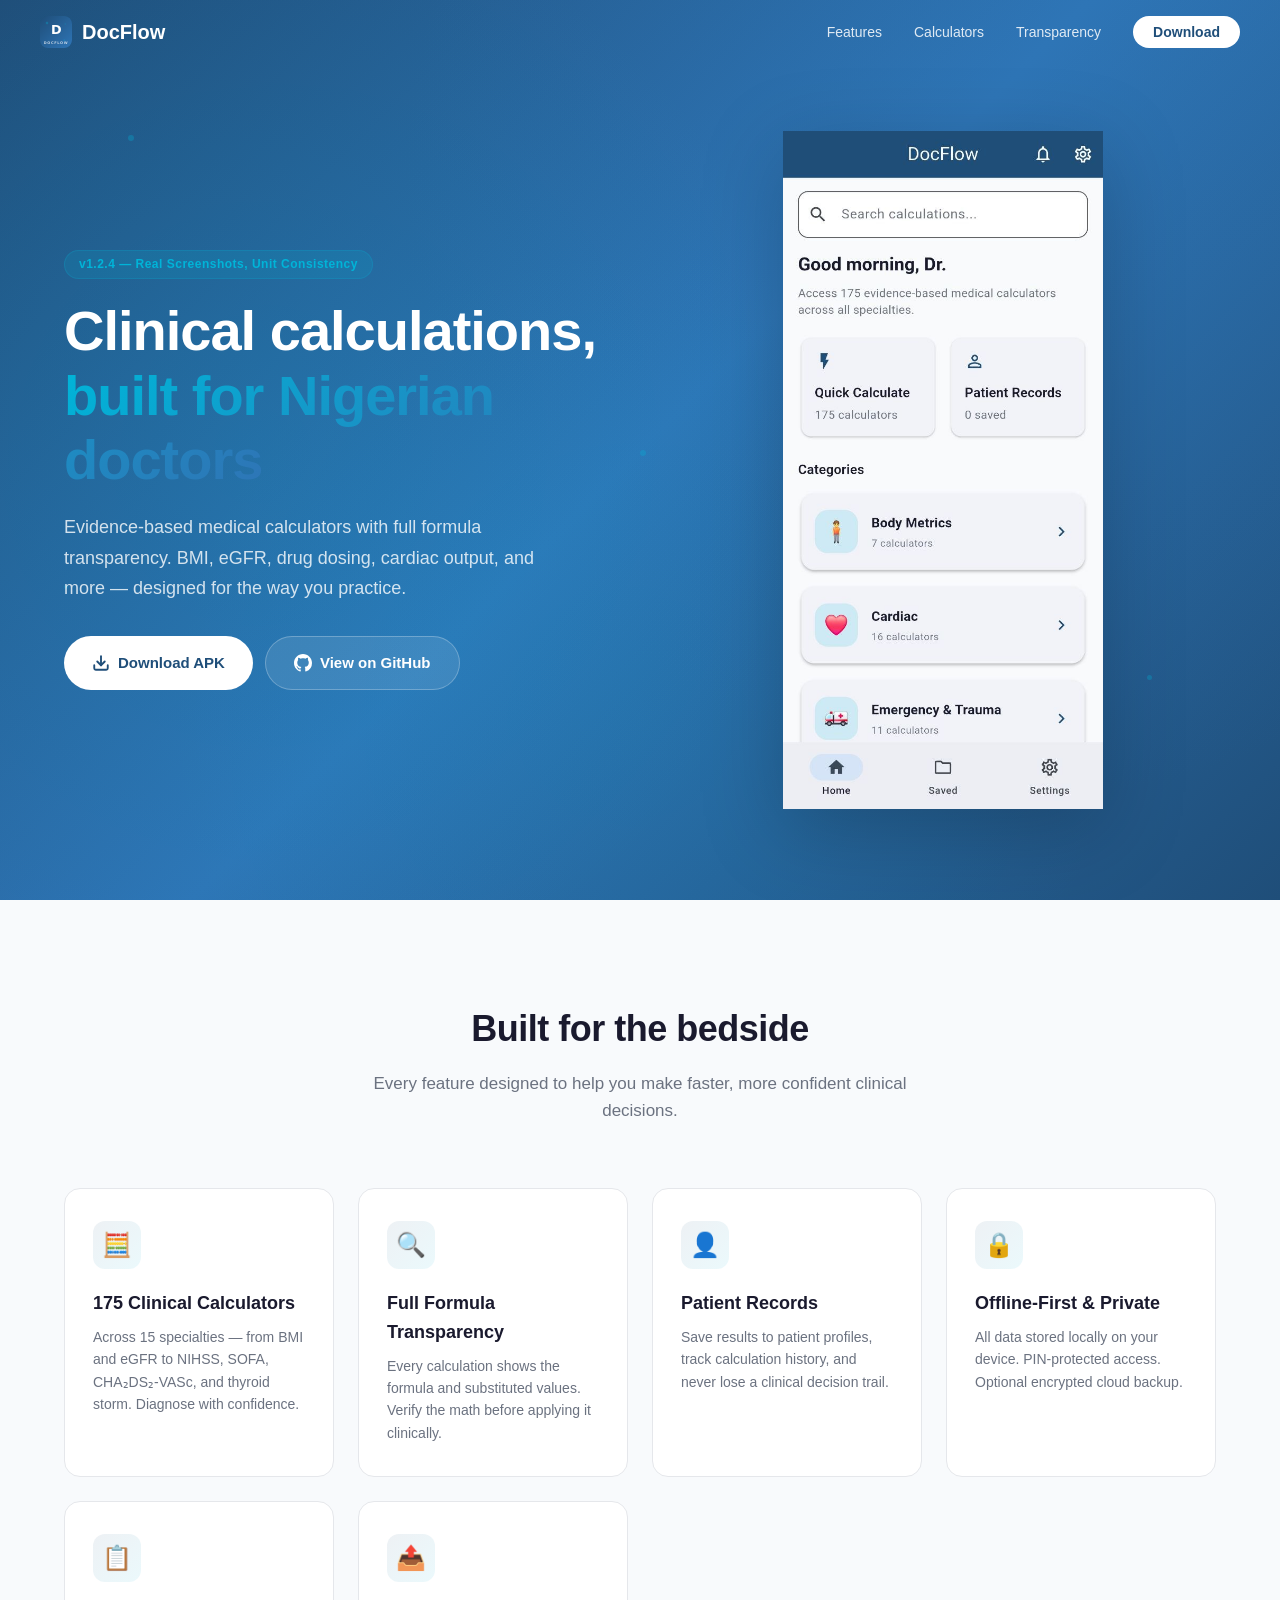
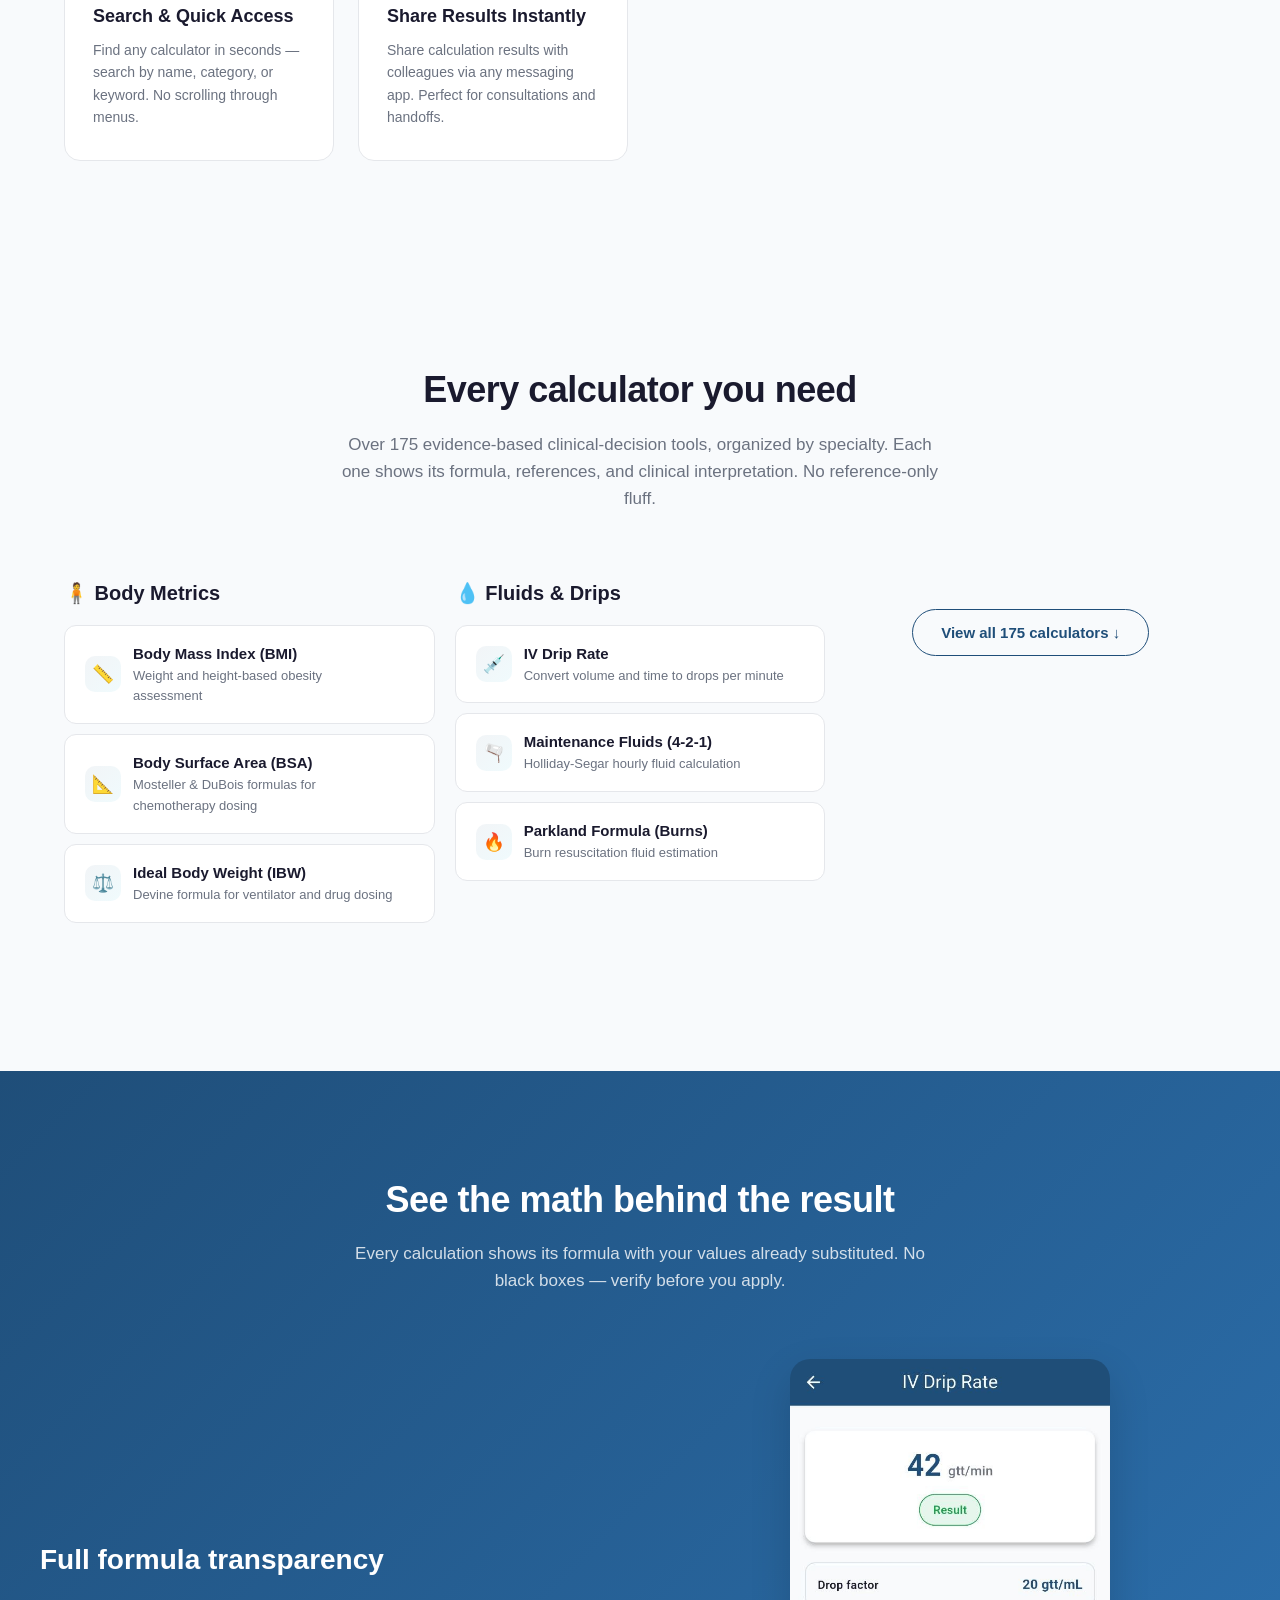
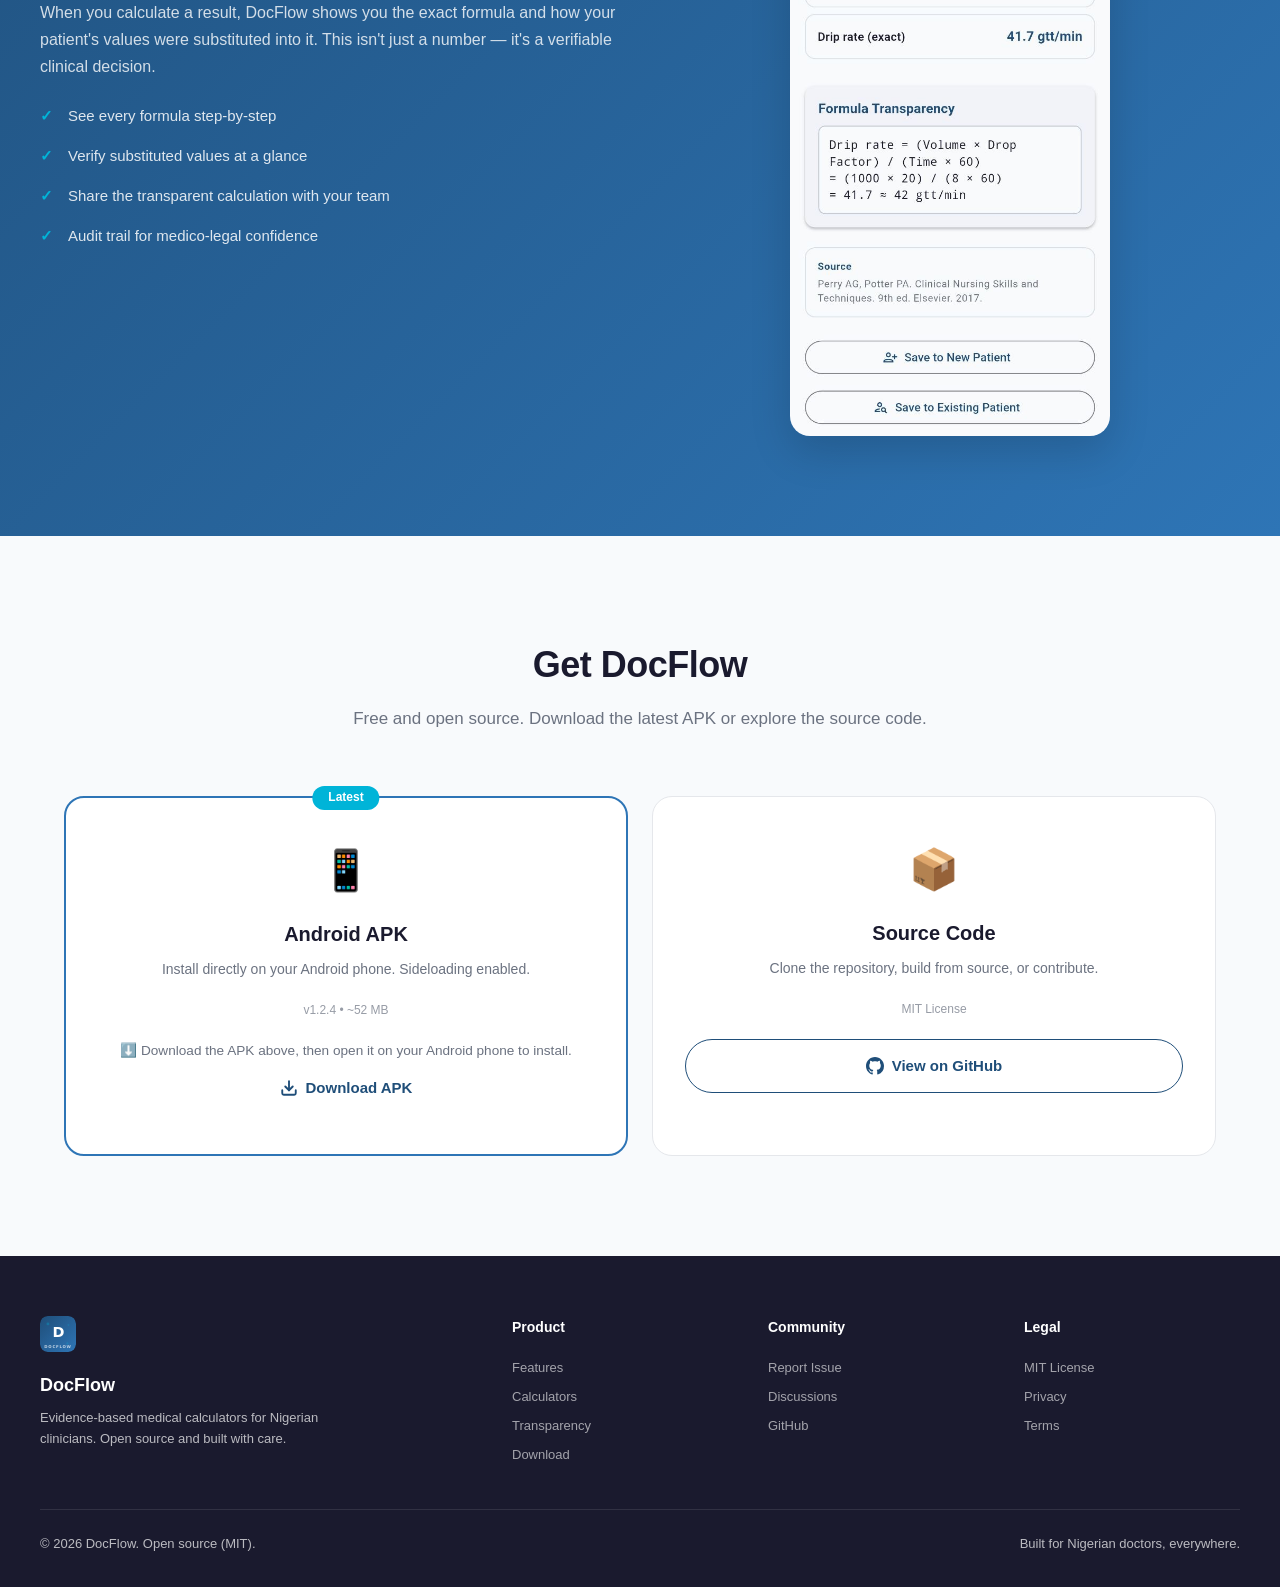
==== commit 2eb58ae6: "v1.2.4: real screenshots on docs site + unit-toggle consistency docs: - Replace SVG mockups with rea" ====
--- a/docs/index.html
+++ b/docs/index.html
@@ -36,7 +36,7 @@
     </div>
     <div class="hero-grid">
       <div class="hero-content">
-        <div class="hero-badge">v1.2.2 — Citations Visible In-App</div>
+        <div class="hero-badge">v1.2.4 — Real Screenshots, Unit Consistency</div>
         <h1>Clinical calculations,<br><span>built for Nigerian doctors</span></h1>
         <p>
           Evidence-based medical calculators with full formula transparency.
@@ -55,7 +55,7 @@
         </div>
       </div>
       <div class="hero-visual">
-        <img src="assets/phone-mockup.svg" alt="DocFlow app home screen" width="320" height="auto">
+        <img src="assets/home-screen.png.jpg" alt="DocFlow app home screen" width="320" height="auto">
       </div>
     </div>
   </header>
@@ -545,7 +545,7 @@
         </ul>
       </div>
       <div class="transparency-visual">
-        <img src="assets/result-screen.svg" alt="DocFlow result screen with formula transparency" loading="lazy">
+        <img src="assets/result-screen.png.jpg" alt="DocFlow result screen with formula transparency" loading="lazy">
       </div>
     </div>
   </section>
@@ -561,7 +561,7 @@
         <div class="download-icon">📱</div>
         <h3>Android APK</h3>
         <p>Install directly on your Android phone. Sideloading enabled.</p>
-        <div class="version">v1.2.2 • ~52 MB</div>
+        <div class="version">v1.2.4 • ~52 MB</div>
         <div class="download-instruction" style="margin-top:8px;font-size:0.85em;color:#6B7280;">
           ⬇️ Download the APK above, then open it on your Android phone to install.
         </div>
